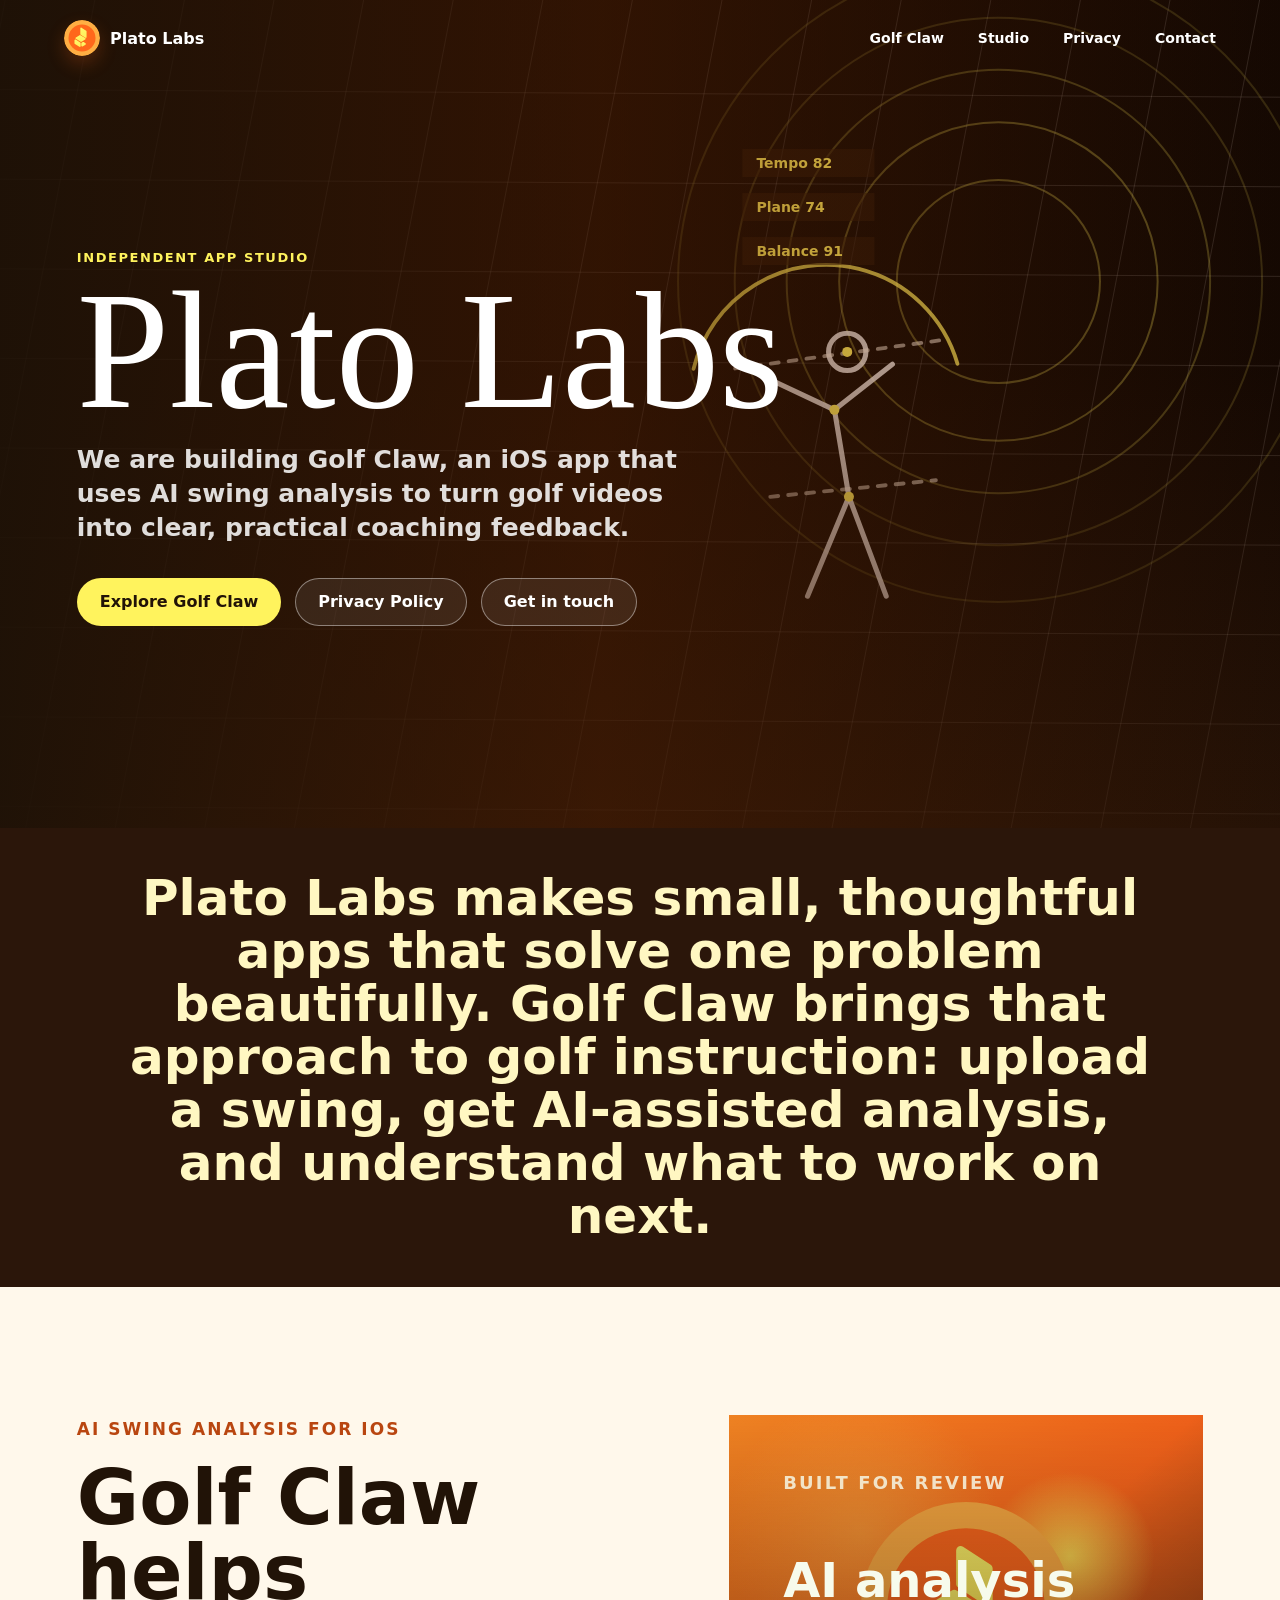
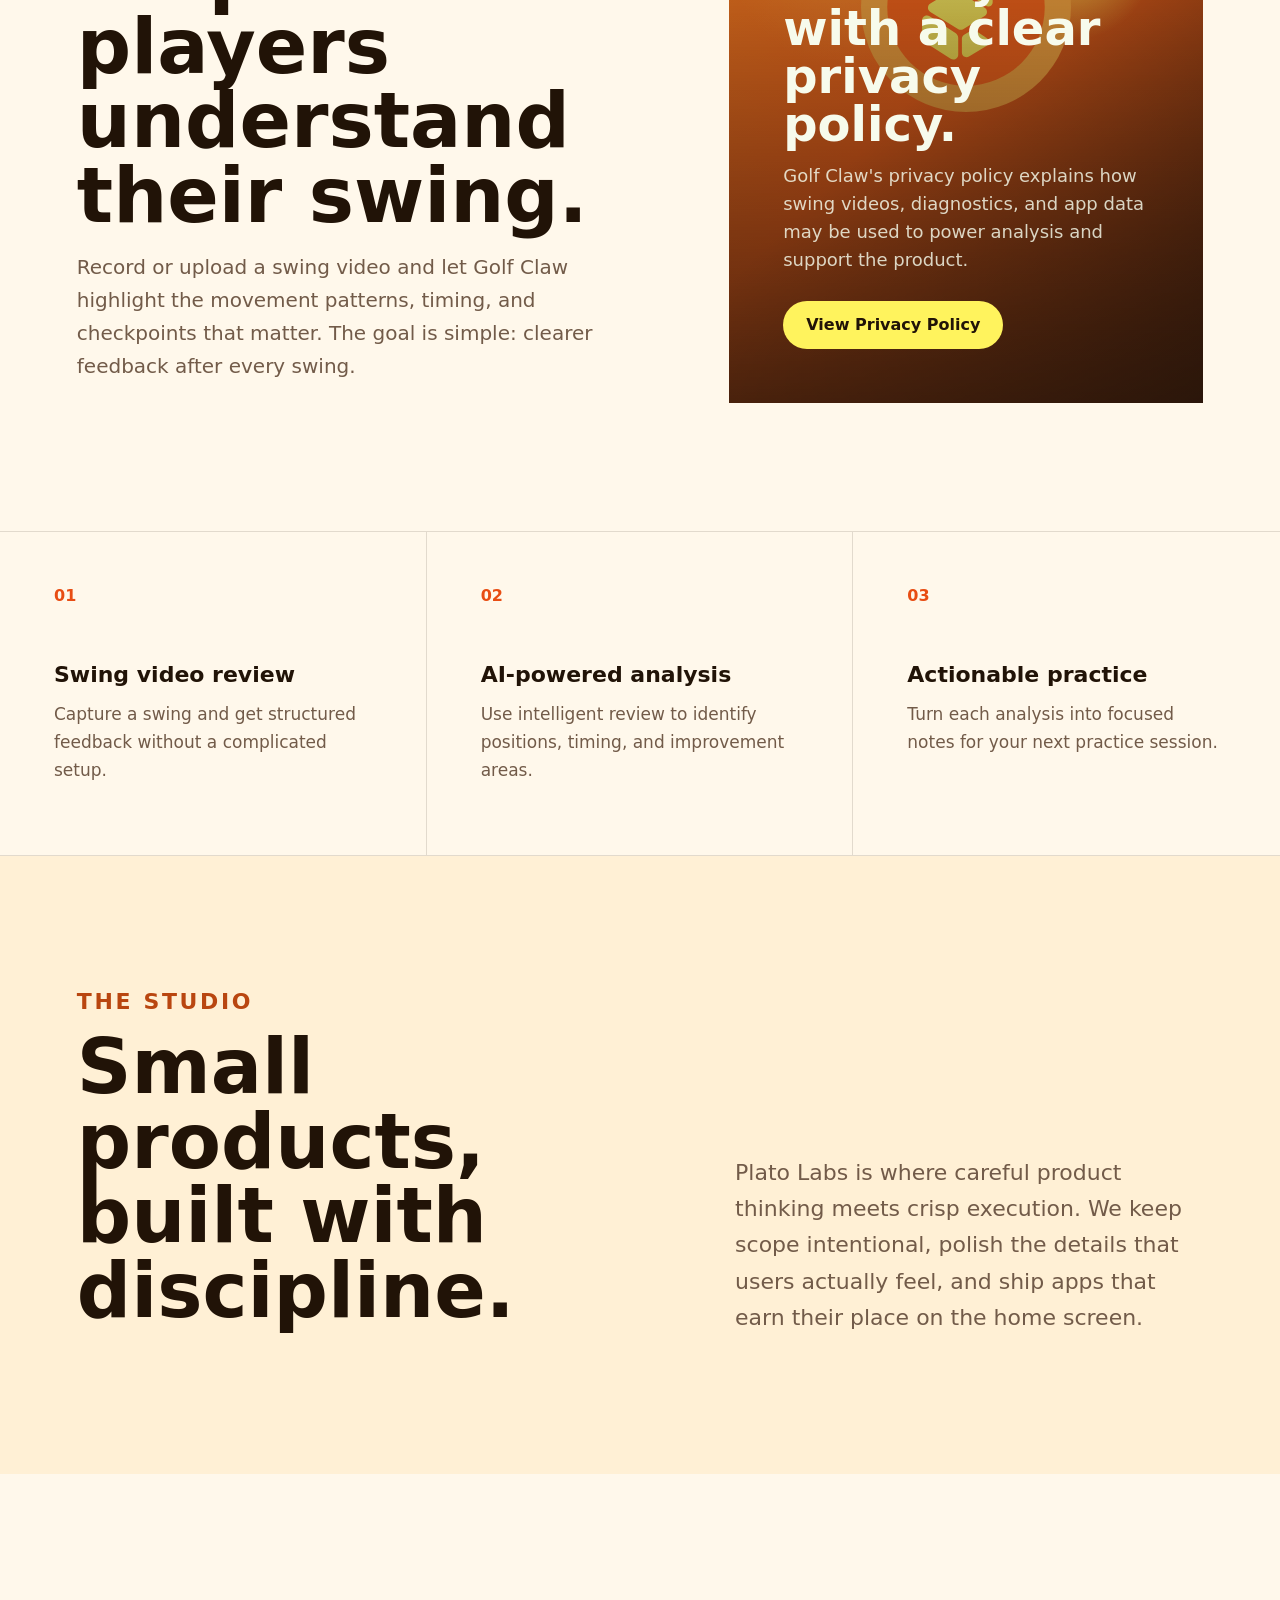
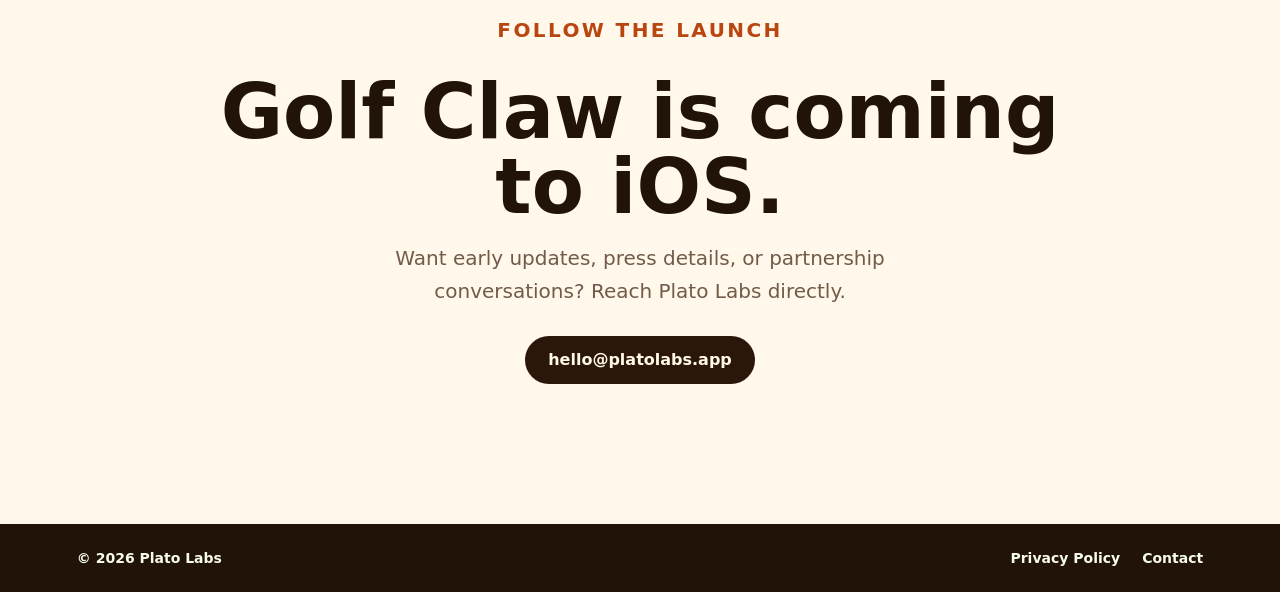
==== index.html @ 8f821cd4 "Initial commit" ====
<!doctype html>
<html lang="en">
  <head>
    <meta charset="utf-8" />
    <meta name="viewport" content="width=device-width, initial-scale=1" />
    <title>Plato Labs | App Studio Launching Golf Claw</title>
    <meta
      name="description"
      content="Plato Labs is launching Golf Claw, an iOS golf app that uses AI to analyze swing videos and help players improve."
    />
    <link rel="icon" href="logo.svg" type="image/svg+xml" />
    <link rel="stylesheet" href="styles.css" />
  </head>
  <body>
    <header class="site-header" aria-label="Main navigation">
      <a class="brand" href="#top" aria-label="Plato Labs home">
        <img class="brand-mark" src="logo.svg" alt="" />
        <span>Plato Labs</span>
      </a>
      <nav>
        <a href="#golf-claw">Golf Claw</a>
        <a href="#studio">Studio</a>
        <a href="privacy.html">Privacy</a>
        <a href="#contact">Contact</a>
      </nav>
    </header>

    <main id="top">
      <section class="hero" aria-labelledby="hero-title">
        <canvas id="analysisCanvas" aria-hidden="true"></canvas>
        <div class="hero-shade" aria-hidden="true"></div>
        <div class="hero-content">
          <p class="eyebrow">Independent app studio</p>
          <h1 id="hero-title">Plato Labs</h1>
          <p class="hero-copy">
            We are building Golf Claw, an iOS app that uses AI swing analysis
            to turn golf videos into clear, practical coaching feedback.
          </p>
          <div class="hero-actions" aria-label="Primary actions">
            <a class="button primary" href="#golf-claw">Explore Golf Claw</a>
            <a class="button secondary" href="privacy.html">Privacy Policy</a>
            <a class="button secondary" href="mailto:hello@platolabs.app">Get in touch</a>
          </div>
        </div>
      </section>

      <section class="intro-band" aria-label="Company summary">
        <p>
          Plato Labs makes small, thoughtful apps that solve one problem beautifully.
          Golf Claw brings that approach to golf instruction: upload a swing,
          get AI-assisted analysis, and understand what to work on next.
        </p>
      </section>

      <section class="product-section" id="golf-claw">
        <div class="section-copy">
          <p class="eyebrow dark">AI swing analysis for iOS</p>
          <h2>Golf Claw helps players understand their swing.</h2>
          <p>
            Record or upload a swing video and let Golf Claw highlight the
            movement patterns, timing, and checkpoints that matter. The goal is
            simple: clearer feedback after every swing.
          </p>
        </div>

        <div class="launch-panel" aria-label="Golf Claw privacy and App Store information">
          <p class="panel-kicker">Built for review</p>
          <h3>AI analysis with a clear privacy policy.</h3>
          <p>
            Golf Claw's privacy policy explains how swing videos, diagnostics,
            and app data may be used to power analysis and support the product.
          </p>
          <a class="button panel-button" href="privacy.html">View Privacy Policy</a>
        </div>
      </section>

      <section class="feature-grid" aria-label="Golf Claw features">
        <article>
          <span class="feature-number">01</span>
          <h3>Swing video review</h3>
          <p>Capture a swing and get structured feedback without a complicated setup.</p>
        </article>
        <article>
          <span class="feature-number">02</span>
          <h3>AI-powered analysis</h3>
          <p>Use intelligent review to identify positions, timing, and improvement areas.</p>
        </article>
        <article>
          <span class="feature-number">03</span>
          <h3>Actionable practice</h3>
          <p>Turn each analysis into focused notes for your next practice session.</p>
        </article>
      </section>

      <section class="studio-section" id="studio">
        <div>
          <p class="eyebrow dark">The studio</p>
          <h2>Small products, built with discipline.</h2>
        </div>
        <p>
          Plato Labs is where careful product thinking meets crisp execution.
          We keep scope intentional, polish the details that users actually feel,
          and ship apps that earn their place on the home screen.
        </p>
      </section>

      <section class="contact-section" id="contact">
        <p class="eyebrow dark">Follow the launch</p>
        <h2>Golf Claw is coming to iOS.</h2>
        <p>
          Want early updates, press details, or partnership conversations?
          Reach Plato Labs directly.
        </p>
        <a class="button contact" href="mailto:hello@platolabs.app">hello@platolabs.app</a>
      </section>
    </main>

    <footer>
      <span>© 2026 Plato Labs</span>
      <div class="footer-links">
        <a href="privacy.html">Privacy Policy</a>
        <a href="mailto:hello@platolabs.app">Contact</a>
      </div>
    </footer>

    <script src="script.js"></script>
  </body>
</html>
---- styles.css ----
:root {
  color-scheme: light;
  --ink: #211307;
  --muted: #725b49;
  --paper: #fff8eb;
  --field: #ff671b;
  --field-dark: #2b160a;
  --lime: #fff35d;
  --aqua: #ffae43;
  --clay: #e84d13;
  --line: rgba(33, 19, 7, 0.13);
  --shadow: 0 28px 80px rgba(109, 55, 12, 0.22);
  font-family: Inter, system-ui, -apple-system, BlinkMacSystemFont, "Segoe UI", sans-serif;
}

* {
  box-sizing: border-box;
}

html {
  scroll-behavior: smooth;
}

body {
  margin: 0;
  color: var(--ink);
  background: var(--paper);
}

a {
  color: inherit;
  text-decoration: none;
}

.site-header {
  position: fixed;
  top: 0;
  left: 0;
  right: 0;
  z-index: 20;
  display: flex;
  align-items: center;
  justify-content: space-between;
  gap: 24px;
  padding: 20px clamp(20px, 5vw, 64px);
  color: #ffffff;
  transition: background 180ms ease, color 180ms ease, box-shadow 180ms ease;
}

.site-header.scrolled {
  color: var(--ink);
  background: rgba(255, 248, 235, 0.9);
  box-shadow: 0 1px 0 var(--line);
  backdrop-filter: blur(18px);
}

.brand,
nav {
  display: flex;
  align-items: center;
}

.brand {
  gap: 10px;
  font-weight: 800;
}

.brand-mark {
  width: 36px;
  height: 36px;
  display: block;
  border-radius: 50%;
  box-shadow: 0 8px 18px rgba(255, 103, 27, 0.22);
}

nav {
  gap: clamp(14px, 3vw, 34px);
  font-size: 14px;
  font-weight: 700;
}

.hero {
  position: relative;
  min-height: 92svh;
  display: flex;
  align-items: center;
  padding: 118px clamp(20px, 6vw, 78px) 70px;
  overflow: hidden;
  color: #ffffff;
}

#analysisCanvas,
.hero-shade {
  position: absolute;
  inset: 0;
  width: 100%;
  height: 100%;
}

#analysisCanvas {
  background: #ff671b;
}

.hero-shade {
  background:
    linear-gradient(90deg, rgba(33, 19, 7, 0.9), rgba(96, 38, 5, 0.5) 47%, rgba(255, 103, 27, 0.08)),
    linear-gradient(0deg, rgba(33, 19, 7, 0.58), rgba(33, 19, 7, 0.04) 55%);
}

.hero-content {
  position: relative;
  z-index: 2;
  max-width: 790px;
}

.eyebrow {
  margin: 0 0 18px;
  font-size: 13px;
  font-weight: 800;
  letter-spacing: 0.12em;
  text-transform: uppercase;
  color: var(--lime);
}

.eyebrow.dark {
  color: #b94610;
}

h1,
h2,
h3,
p {
  margin-top: 0;
}

h1 {
  margin-bottom: 24px;
  font-family: "Instrument Serif", Georgia, serif;
  font-size: clamp(72px, 13vw, 168px);
  font-weight: 400;
  line-height: 0.82;
  letter-spacing: 0;
}

h2 {
  margin-bottom: 18px;
  font-size: clamp(36px, 6vw, 76px);
  line-height: 0.98;
  letter-spacing: 0;
}

h3 {
  margin-bottom: 12px;
  font-size: 22px;
  line-height: 1.12;
  letter-spacing: 0;
}

.hero-copy {
  max-width: 650px;
  margin-bottom: 34px;
  font-size: clamp(18px, 2vw, 25px);
  font-weight: 600;
  line-height: 1.35;
  color: rgba(255, 255, 255, 0.86);
}

.hero-actions {
  display: flex;
  align-items: center;
}

.hero-actions {
  gap: 14px;
  flex-wrap: wrap;
}

.button {
  display: inline-flex;
  min-height: 48px;
  align-items: center;
  justify-content: center;
  border-radius: 999px;
  padding: 0 22px;
  font-weight: 800;
  line-height: 1;
  border: 1px solid transparent;
  transition: transform 160ms ease, background 160ms ease, color 160ms ease;
}

.button:hover {
  transform: translateY(-2px);
}

.button.primary {
  color: #211307;
  background: var(--lime);
}

.button.secondary {
  color: #ffffff;
  border-color: rgba(255, 255, 255, 0.42);
  background: rgba(255, 255, 255, 0.08);
}

.intro-band {
  display: grid;
  min-height: 23svh;
  place-items: center;
  padding: 44px clamp(20px, 8vw, 120px);
  background: #2b160a;
  color: #fff7c2;
}

.intro-band p {
  max-width: 1020px;
  margin: 0;
  font-size: clamp(24px, 4vw, 50px);
  font-weight: 700;
  line-height: 1.06;
  text-align: center;
}

.product-section {
  display: grid;
  grid-template-columns: minmax(0, 0.95fr) minmax(320px, 0.8fr);
  gap: clamp(34px, 7vw, 96px);
  align-items: center;
  padding: clamp(70px, 10vw, 132px) clamp(20px, 6vw, 78px);
}

.section-copy p,
.studio-section p,
.contact-section p,
.feature-grid p {
  color: var(--muted);
  font-size: 17px;
  line-height: 1.65;
}

.section-copy > p:last-child {
  max-width: 620px;
  font-size: 20px;
}

.launch-panel {
  align-self: stretch;
  display: flex;
  flex-direction: column;
  justify-content: flex-end;
  min-height: 520px;
  padding: clamp(28px, 5vw, 54px);
  color: #f7fbec;
  background:
    linear-gradient(180deg, rgba(43, 22, 10, 0.08), rgba(43, 22, 10, 0.82)),
    url("logo.svg") center 23% / min(210px, 46%) no-repeat,
    radial-gradient(circle at 72% 24%, rgba(255, 243, 93, 0.82), transparent 15%),
    radial-gradient(circle at 28% 20%, rgba(255, 174, 67, 0.58), transparent 24%),
    linear-gradient(135deg, #ff8b24, #ff671b 44%, #2b160a 100%);
}

.launch-panel h3 {
  max-width: 420px;
  margin-bottom: 14px;
  font-size: clamp(30px, 4vw, 48px);
  line-height: 1;
}

.launch-panel p {
  max-width: 470px;
  color: rgba(247, 251, 236, 0.82);
  font-size: 18px;
  line-height: 1.55;
}

.panel-kicker {
  margin-bottom: auto;
  color: var(--lime);
  font-size: 13px;
  font-weight: 800;
  letter-spacing: 0.12em;
  text-transform: uppercase;
}

.panel-button {
  width: fit-content;
  margin-top: 10px;
  color: #211307;
  background: var(--lime);
}

.feature-grid {
  display: grid;
  grid-template-columns: repeat(3, minmax(0, 1fr));
  border-top: 1px solid var(--line);
  border-bottom: 1px solid var(--line);
}

.feature-grid article {
  min-height: 280px;
  padding: clamp(28px, 5vw, 54px);
  border-right: 1px solid var(--line);
}

.feature-grid article:last-child {
  border-right: 0;
}

.feature-number {
  display: block;
  margin-bottom: 58px;
  color: var(--clay);
  font-weight: 800;
}

.studio-section {
  display: grid;
  grid-template-columns: minmax(0, 0.95fr) minmax(280px, 0.8fr);
  gap: clamp(28px, 8vw, 110px);
  padding: clamp(70px, 10vw, 130px) clamp(20px, 6vw, 78px);
  background: #fff0d5;
}

.studio-section p {
  align-self: end;
  margin-bottom: 10px;
  font-size: 22px;
}

.contact-section {
  display: grid;
  justify-items: center;
  padding: clamp(70px, 11vw, 140px) clamp(20px, 6vw, 78px);
  text-align: center;
}

.contact-section h2 {
  max-width: 920px;
}

.contact-section p {
  max-width: 620px;
  margin-bottom: 28px;
  font-size: 20px;
}

.button.contact {
  color: #fff8eb;
  background: var(--field-dark);
}

footer {
  display: flex;
  justify-content: space-between;
  gap: 16px;
  padding: 26px clamp(20px, 6vw, 78px);
  color: #f7fbec;
  background: #211307;
  font-size: 14px;
  font-weight: 700;
}

.footer-links {
  display: flex;
  gap: 22px;
  flex-wrap: wrap;
}

.policy-page {
  background: #fff8eb;
}

.policy-header {
  display: flex;
  align-items: center;
  justify-content: space-between;
  gap: 24px;
  padding: 20px clamp(20px, 5vw, 64px);
  color: var(--ink);
  background: rgba(255, 248, 235, 0.92);
  border-bottom: 1px solid var(--line);
}

.policy-main {
  padding: clamp(40px, 6vw, 82px) clamp(20px, 6vw, 78px) clamp(70px, 10vw, 132px);
}

.policy-hero {
  max-width: 980px;
  margin-bottom: 54px;
}

.policy-hero h1 {
  margin-bottom: 18px;
  color: var(--ink);
  font-size: clamp(58px, 9vw, 126px);
}

.policy-hero p {
  color: var(--muted);
  font-size: 18px;
  font-weight: 700;
}

.policy-content {
  display: grid;
  gap: 1px;
  overflow: hidden;
  border: 1px solid var(--line);
  background: var(--line);
}

.policy-content section {
  display: grid;
  grid-template-columns: minmax(180px, 0.34fr) minmax(0, 1fr);
  gap: clamp(18px, 5vw, 72px);
  padding: clamp(24px, 4vw, 44px);
  background: #fff8eb;
}

.policy-content h2 {
  margin: 0;
  font-size: clamp(24px, 3vw, 36px);
  line-height: 1.06;
}

.policy-content p {
  margin-bottom: 14px;
  color: var(--muted);
  font-size: 17px;
  line-height: 1.7;
}

.policy-content p:last-child {
  margin-bottom: 0;
}

.policy-content a {
  color: #b94610;
  font-weight: 800;
  text-decoration: underline;
  text-decoration-thickness: 1px;
  text-underline-offset: 3px;
}

@media (max-width: 880px) {
  .site-header {
    padding-block: 16px;
  }

  nav {
    display: none;
  }

  .hero {
    min-height: 88svh;
    align-items: end;
    padding-bottom: 58px;
  }

  .hero-shade {
    background:
      linear-gradient(0deg, rgba(33, 19, 7, 0.9), rgba(33, 19, 7, 0.22) 74%),
      linear-gradient(90deg, rgba(33, 19, 7, 0.66), rgba(255, 103, 27, 0.18));
  }

  .product-section,
  .studio-section,
  .feature-grid {
    grid-template-columns: 1fr;
  }

  .launch-panel {
    min-height: 420px;
  }

  .feature-grid article {
    min-height: auto;
    border-right: 0;
    border-bottom: 1px solid var(--line);
  }

  .feature-grid article:last-child {
    border-bottom: 0;
  }

  .feature-number {
    margin-bottom: 26px;
  }

  .policy-header nav {
    display: none;
  }

  .policy-content section {
    grid-template-columns: 1fr;
  }
}

@media (max-width: 520px) {
  .hero-actions {
    align-items: stretch;
    flex-direction: column;
  }

  .button {
    width: 100%;
  }

  .intro-band p {
    text-align: left;
  }

  footer {
    flex-direction: column;
  }

  .footer-links {
    flex-direction: column;
    gap: 12px;
  }
}
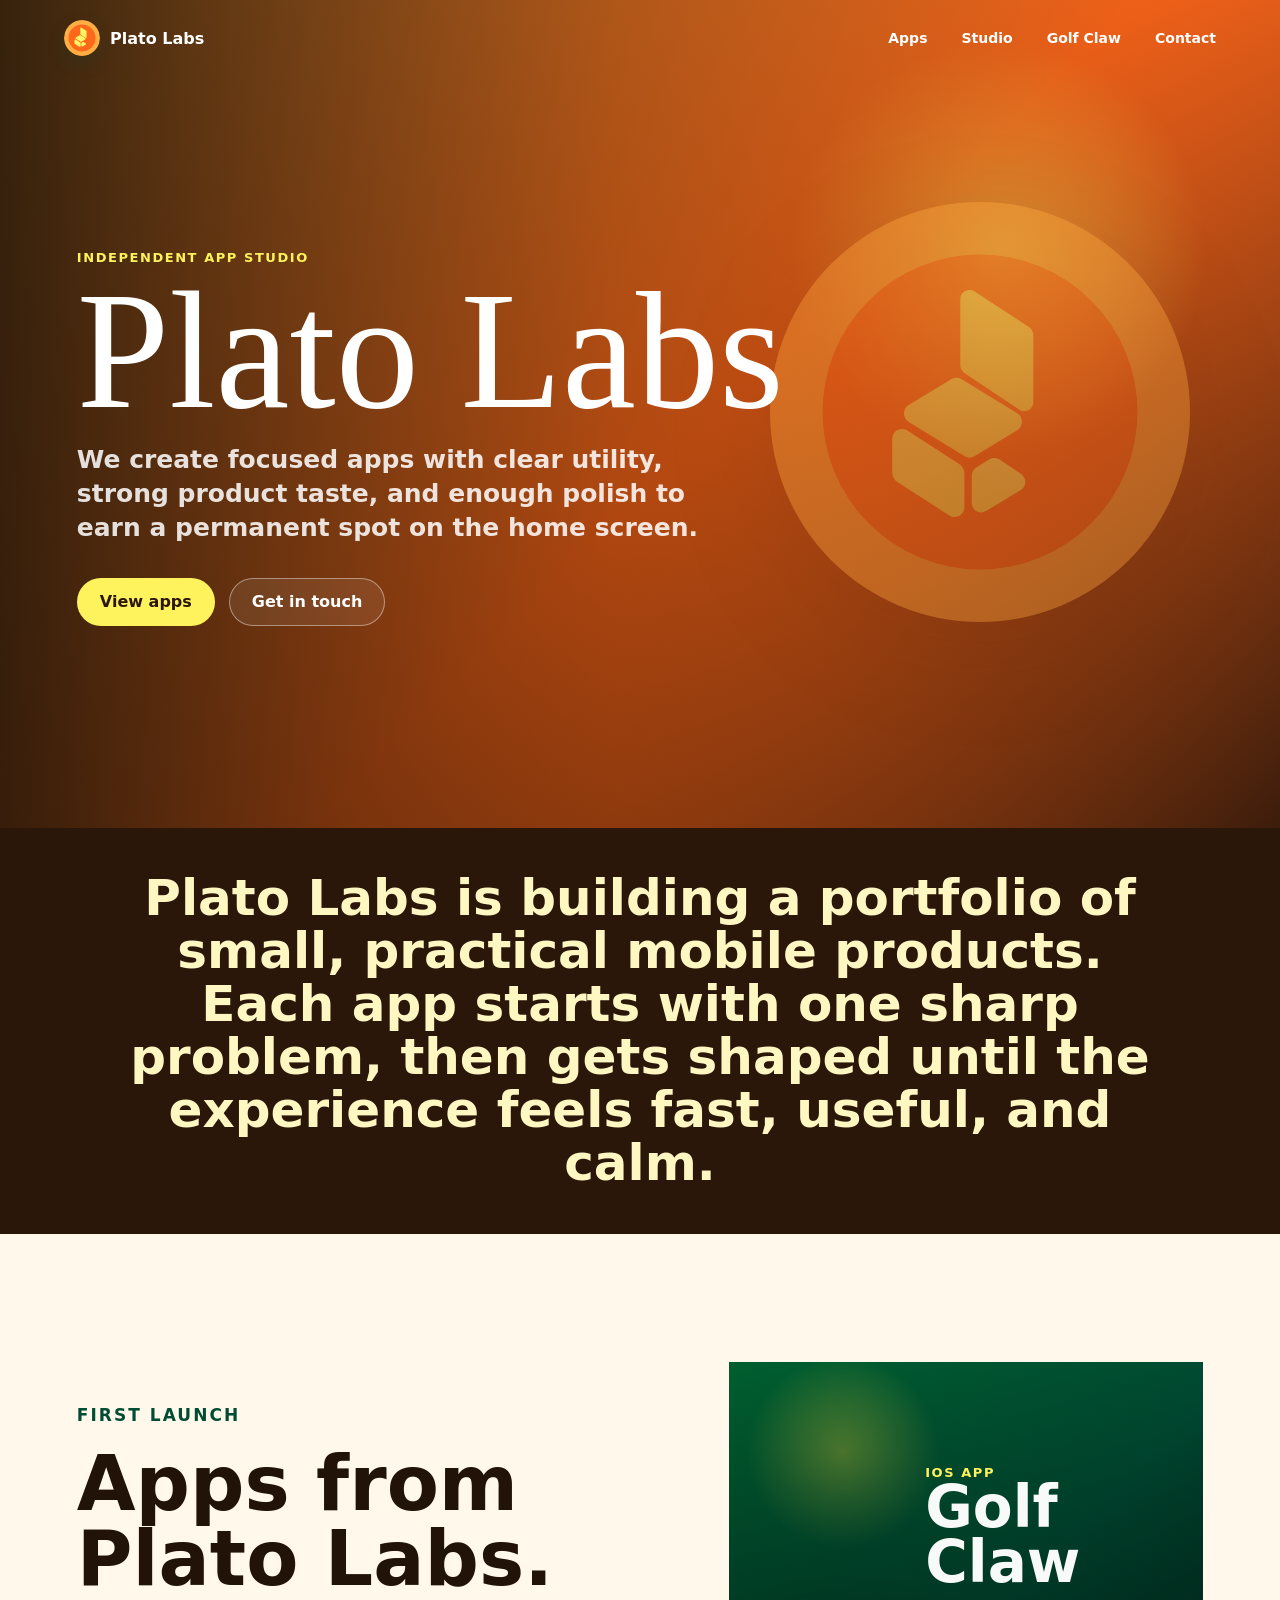
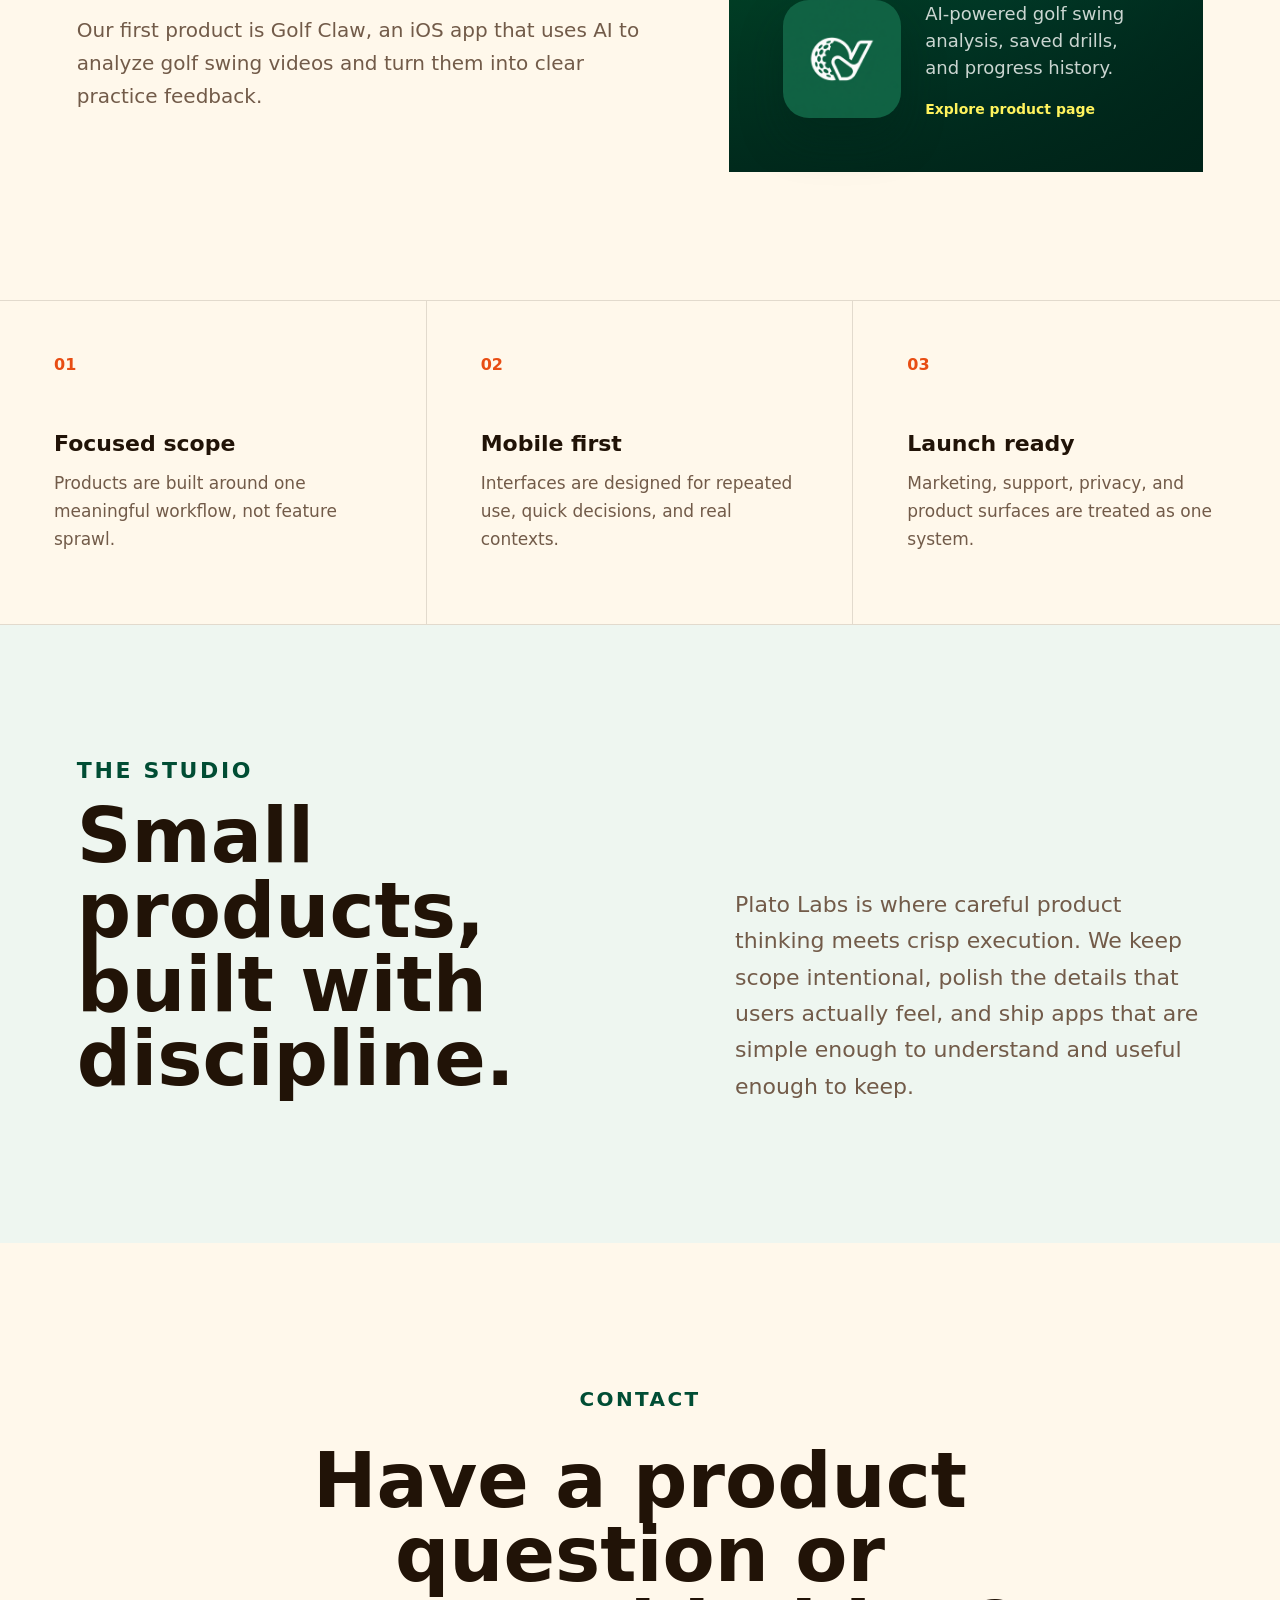
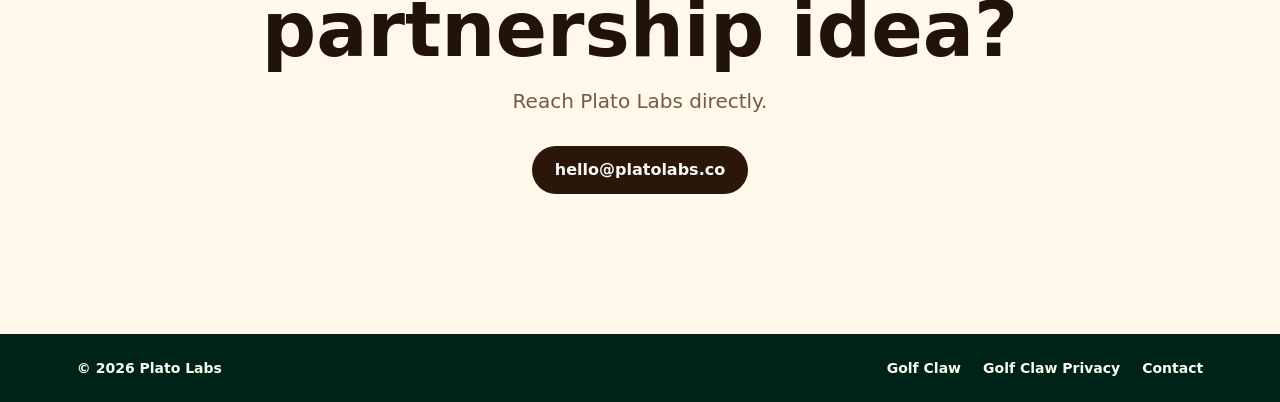
==== commit b64f333b: "Restructure site with GolfClaw app page and updated styling - Add golfclaw/ and privacy/ subdirector" ====
--- a/index.html
+++ b/index.html
@@ -3,92 +3,91 @@
   <head>
     <meta charset="utf-8" />
     <meta name="viewport" content="width=device-width, initial-scale=1" />
-    <title>Plato Labs | App Studio Launching Golf Claw</title>
+    <title>Plato Labs | Independent App Studio</title>
     <meta
       name="description"
-      content="Plato Labs is launching Golf Claw, an iOS golf app that uses AI to analyze swing videos and help players improve."
+      content="Plato Labs is an independent app studio creating focused mobile products, starting with Golf Claw for iOS."
     />
     <link rel="icon" href="logo.svg" type="image/svg+xml" />
     <link rel="stylesheet" href="styles.css" />
   </head>
-  <body>
+  <body class="plato-page">
     <header class="site-header" aria-label="Main navigation">
-      <a class="brand" href="#top" aria-label="Plato Labs home">
+      <a class="brand" href="./" aria-label="Plato Labs home">
         <img class="brand-mark" src="logo.svg" alt="" />
         <span>Plato Labs</span>
       </a>
       <nav>
-        <a href="#golf-claw">Golf Claw</a>
+        <a href="#apps">Apps</a>
         <a href="#studio">Studio</a>
-        <a href="privacy.html">Privacy</a>
+        <a href="golfclaw/">Golf Claw</a>
         <a href="#contact">Contact</a>
       </nav>
     </header>
 
     <main id="top">
-      <section class="hero" aria-labelledby="hero-title">
-        <canvas id="analysisCanvas" aria-hidden="true"></canvas>
-        <div class="hero-shade" aria-hidden="true"></div>
+      <section class="hero plato-hero" aria-labelledby="hero-title">
+        <div class="plato-hero-art" aria-hidden="true">
+          <img src="logo.svg" alt="" />
+        </div>
         <div class="hero-content">
           <p class="eyebrow">Independent app studio</p>
           <h1 id="hero-title">Plato Labs</h1>
           <p class="hero-copy">
-            We are building Golf Claw, an iOS app that uses AI swing analysis
-            to turn golf videos into clear, practical coaching feedback.
+            We create focused apps with clear utility, strong product taste,
+            and enough polish to earn a permanent spot on the home screen.
           </p>
           <div class="hero-actions" aria-label="Primary actions">
-            <a class="button primary" href="#golf-claw">Explore Golf Claw</a>
-            <a class="button secondary" href="privacy.html">Privacy Policy</a>
-            <a class="button secondary" href="mailto:hello@platolabs.app">Get in touch</a>
+            <a class="button primary" href="#apps">View apps</a>
+            <a class="button secondary" href="mailto:hello@platolabs.co">Get in touch</a>
           </div>
         </div>
       </section>
 
-      <section class="intro-band" aria-label="Company summary">
+      <section class="intro-band plato-band" aria-label="Company summary">
         <p>
-          Plato Labs makes small, thoughtful apps that solve one problem beautifully.
-          Golf Claw brings that approach to golf instruction: upload a swing,
-          get AI-assisted analysis, and understand what to work on next.
+          Plato Labs is building a portfolio of small, practical mobile products.
+          Each app starts with one sharp problem, then gets shaped until the
+          experience feels fast, useful, and calm.
         </p>
       </section>
 
-      <section class="product-section" id="golf-claw">
+      <section class="apps-section" id="apps">
         <div class="section-copy">
-          <p class="eyebrow dark">AI swing analysis for iOS</p>
-          <h2>Golf Claw helps players understand their swing.</h2>
+          <p class="eyebrow dark">First launch</p>
+          <h2>Apps from Plato Labs.</h2>
           <p>
-            Record or upload a swing video and let Golf Claw highlight the
-            movement patterns, timing, and checkpoints that matter. The goal is
-            simple: clearer feedback after every swing.
+            Our first product is Golf Claw, an iOS app that uses AI to analyze
+            golf swing videos and turn them into clear practice feedback.
           </p>
         </div>
 
-        <div class="launch-panel" aria-label="Golf Claw privacy and App Store information">
-          <p class="panel-kicker">Built for review</p>
-          <h3>AI analysis with a clear privacy policy.</h3>
-          <p>
-            Golf Claw's privacy policy explains how swing videos, diagnostics,
-            and app data may be used to power analysis and support the product.
-          </p>
-          <a class="button panel-button" href="privacy.html">View Privacy Policy</a>
-        </div>
+        <a class="app-card" href="golfclaw/" aria-label="Open Golf Claw page">
+          <img src="golfclaw-icon.png" alt="" />
+          <div>
+            <p class="panel-kicker">iOS app</p>
+            <h3>Golf Claw</h3>
+            <p>AI-powered golf swing analysis, saved drills, and progress history.</p>
+            <span>Explore product page</span>
+          </div>
+        </a>
       </section>
 
-      <section class="feature-grid" aria-label="Golf Claw features">
+      <section class="feature-grid" aria-label="Plato Labs principles">
         <article>
           <span class="feature-number">01</span>
-          <h3>Swing video review</h3>
-          <p>Capture a swing and get structured feedback without a complicated setup.</p>
+          <h3>Focused scope</h3>
+          <p>Products are built around one meaningful workflow, not feature sprawl.</p>
         </article>
         <article>
           <span class="feature-number">02</span>
-          <h3>AI-powered analysis</h3>
-          <p>Use intelligent review to identify positions, timing, and improvement areas.</p>
+          <h3>Mobile first</h3>
+          <p>Interfaces are designed for repeated use, quick decisions, and real contexts.</p>
         </article>
         <article>
           <span class="feature-number">03</span>
-          <h3>Actionable practice</h3>
-          <p>Turn each analysis into focused notes for your next practice session.</p>
+          <h3>Launch ready</h3>
+          <p>Marketing, support, privacy, and product surfaces are treated as one system.</p>
         </article>
       </section>
 
@@ -100,26 +99,24 @@
         <p>
           Plato Labs is where careful product thinking meets crisp execution.
           We keep scope intentional, polish the details that users actually feel,
-          and ship apps that earn their place on the home screen.
+          and ship apps that are simple enough to understand and useful enough to keep.
         </p>
       </section>
 
       <section class="contact-section" id="contact">
-        <p class="eyebrow dark">Follow the launch</p>
-        <h2>Golf Claw is coming to iOS.</h2>
-        <p>
-          Want early updates, press details, or partnership conversations?
-          Reach Plato Labs directly.
-        </p>
-        <a class="button contact" href="mailto:hello@platolabs.app">hello@platolabs.app</a>
+        <p class="eyebrow dark">Contact</p>
+        <h2>Have a product question or partnership idea?</h2>
+        <p>Reach Plato Labs directly.</p>
+        <a class="button contact" href="mailto:hello@platolabs.co">hello@platolabs.co</a>
       </section>
     </main>
 
     <footer>
       <span>© 2026 Plato Labs</span>
       <div class="footer-links">
-        <a href="privacy.html">Privacy Policy</a>
-        <a href="mailto:hello@platolabs.app">Contact</a>
+        <a href="golfclaw/">Golf Claw</a>
+        <a href="privacy/">Golf Claw Privacy</a>
+        <a href="mailto:hello@platolabs.co">Contact</a>
       </div>
     </footer>
 
--- a/styles.css
+++ b/styles.css
@@ -1,5 +1,33 @@
 :root {
   color-scheme: light;
+  --ink: #181c1b;
+  --muted: #5b665f;
+  --paper: #f7faf8;
+  --field: #004d34;
+  --field-dark: #003724;
+  --lime: #84d89b;
+  --aqua: #e7d535;
+  --clay: #ba1a1a;
+  --line: rgba(0, 77, 52, 0.16);
+  --shadow: 0 28px 80px rgba(0, 77, 52, 0.2);
+  font-family: Inter, system-ui, -apple-system, BlinkMacSystemFont, "Segoe UI", sans-serif;
+}
+
+* {
+  box-sizing: border-box;
+}
+
+html {
+  scroll-behavior: smooth;
+}
+
+body {
+  margin: 0;
+  color: var(--ink);
+  background: var(--paper);
+}
+
+body.plato-page {
   --ink: #211307;
   --muted: #725b49;
   --paper: #fff8eb;
@@ -10,21 +38,6 @@
   --clay: #e84d13;
   --line: rgba(33, 19, 7, 0.13);
   --shadow: 0 28px 80px rgba(109, 55, 12, 0.22);
-  font-family: Inter, system-ui, -apple-system, BlinkMacSystemFont, "Segoe UI", sans-serif;
-}
-
-* {
-  box-sizing: border-box;
-}
-
-html {
-  scroll-behavior: smooth;
-}
-
-body {
-  margin: 0;
-  color: var(--ink);
-  background: var(--paper);
 }
 
 a {
@@ -49,7 +62,7 @@
 
 .site-header.scrolled {
   color: var(--ink);
-  background: rgba(255, 248, 235, 0.9);
+  background: rgba(247, 250, 248, 0.9);
   box-shadow: 0 1px 0 var(--line);
   backdrop-filter: blur(18px);
 }
@@ -70,7 +83,7 @@
   height: 36px;
   display: block;
   border-radius: 50%;
-  box-shadow: 0 8px 18px rgba(255, 103, 27, 0.22);
+  box-shadow: 0 8px 18px rgba(0, 77, 52, 0.2);
 }
 
 nav {
@@ -87,6 +100,27 @@
   padding: 118px clamp(20px, 6vw, 78px) 70px;
   overflow: hidden;
   color: #ffffff;
+}
+
+.plato-hero {
+  background:
+    linear-gradient(90deg, rgba(33, 19, 7, 0.9), rgba(96, 38, 5, 0.5) 48%, rgba(255, 103, 27, 0.08)),
+    radial-gradient(circle at 78% 30%, rgba(255, 243, 93, 0.5), transparent 18%),
+    linear-gradient(135deg, #ffae43 0%, #ff671b 54%, #2b160a 100%);
+}
+
+.plato-hero-art {
+  position: absolute;
+  right: clamp(12px, 7vw, 110px);
+  top: 50%;
+  width: min(420px, 42vw);
+  opacity: 0.34;
+  transform: translateY(-50%);
+}
+
+.plato-hero-art img {
+  width: 100%;
+  filter: drop-shadow(0 28px 60px rgba(33, 19, 7, 0.28));
 }
 
 #analysisCanvas,
@@ -98,13 +132,13 @@
 }
 
 #analysisCanvas {
-  background: #ff671b;
+  background: #004d34;
 }
 
 .hero-shade {
   background:
-    linear-gradient(90deg, rgba(33, 19, 7, 0.9), rgba(96, 38, 5, 0.5) 47%, rgba(255, 103, 27, 0.08)),
-    linear-gradient(0deg, rgba(33, 19, 7, 0.58), rgba(33, 19, 7, 0.04) 55%);
+    linear-gradient(90deg, rgba(0, 35, 24, 0.9), rgba(0, 77, 52, 0.52) 47%, rgba(231, 213, 53, 0.08)),
+    linear-gradient(0deg, rgba(0, 35, 24, 0.58), rgba(0, 35, 24, 0.04) 55%);
 }
 
 .hero-content {
@@ -123,7 +157,7 @@
 }
 
 .eyebrow.dark {
-  color: #b94610;
+  color: #004d34;
 }
 
 h1,
@@ -193,7 +227,7 @@
 }
 
 .button.primary {
-  color: #211307;
+  color: var(--field-dark);
   background: var(--lime);
 }
 
@@ -208,6 +242,11 @@
   min-height: 23svh;
   place-items: center;
   padding: 44px clamp(20px, 8vw, 120px);
+  background: #004d34;
+  color: #f7faf8;
+}
+
+.plato-band {
   background: #2b160a;
   color: #fff7c2;
 }
@@ -221,12 +260,53 @@
   text-align: center;
 }
 
-.product-section {
+.product-section,
+.apps-section {
   display: grid;
   grid-template-columns: minmax(0, 0.95fr) minmax(320px, 0.8fr);
   gap: clamp(34px, 7vw, 96px);
   align-items: center;
   padding: clamp(70px, 10vw, 132px) clamp(20px, 6vw, 78px);
+}
+
+.app-card {
+  display: grid;
+  grid-template-columns: 118px 1fr;
+  gap: 24px;
+  align-items: end;
+  min-height: 410px;
+  padding: clamp(28px, 5vw, 54px);
+  color: #f7faf8;
+  background:
+    linear-gradient(180deg, rgba(0, 35, 24, 0.08), rgba(0, 35, 24, 0.86)),
+    radial-gradient(circle at 24% 22%, rgba(231, 213, 53, 0.42), transparent 20%),
+    linear-gradient(135deg, #006430, #004d34 58%, #002318);
+}
+
+.app-card img {
+  width: 118px;
+  height: 118px;
+  border-radius: 26px;
+  box-shadow: 0 22px 42px rgba(0, 35, 24, 0.34);
+}
+
+.app-card h3 {
+  margin-bottom: 10px;
+  font-size: clamp(34px, 5vw, 58px);
+  line-height: 0.95;
+}
+
+.app-card p:not(.panel-kicker) {
+  max-width: 440px;
+  color: rgba(247, 250, 248, 0.82);
+  font-size: 18px;
+  line-height: 1.5;
+}
+
+.app-card span {
+  color: var(--lime);
+  font-size: 14px;
+  font-weight: 900;
 }
 
 .section-copy p,
@@ -243,6 +323,27 @@
   font-size: 20px;
 }
 
+.preview-stack {
+  display: grid;
+  gap: 18px;
+}
+
+.source-shot {
+  display: grid;
+  min-height: 610px;
+  place-items: center;
+  padding: clamp(28px, 4vw, 46px);
+  background:
+    radial-gradient(circle at 20% 0%, rgba(231, 213, 53, 0.28), transparent 24%),
+    linear-gradient(135deg, #e7d535 0%, #004d34 68%);
+}
+
+.source-shot img {
+  width: min(430px, 92%);
+  border-radius: 8px;
+  box-shadow: var(--shadow);
+}
+
 .launch-panel {
   align-self: stretch;
   display: flex;
@@ -252,11 +353,11 @@
   padding: clamp(28px, 5vw, 54px);
   color: #f7fbec;
   background:
-    linear-gradient(180deg, rgba(43, 22, 10, 0.08), rgba(43, 22, 10, 0.82)),
-    url("logo.svg") center 23% / min(210px, 46%) no-repeat,
-    radial-gradient(circle at 72% 24%, rgba(255, 243, 93, 0.82), transparent 15%),
-    radial-gradient(circle at 28% 20%, rgba(255, 174, 67, 0.58), transparent 24%),
-    linear-gradient(135deg, #ff8b24, #ff671b 44%, #2b160a 100%);
+    linear-gradient(180deg, rgba(0, 35, 24, 0.08), rgba(0, 35, 24, 0.82)),
+    url("golfclaw-icon.png") center 23% / min(210px, 46%) no-repeat,
+    radial-gradient(circle at 72% 24%, rgba(231, 213, 53, 0.76), transparent 15%),
+    radial-gradient(circle at 28% 20%, rgba(132, 216, 155, 0.34), transparent 24%),
+    linear-gradient(135deg, #006430, #004d34 48%, #002318 100%);
 }
 
 .launch-panel h3 {
@@ -285,7 +386,7 @@
 .panel-button {
   width: fit-content;
   margin-top: 10px;
-  color: #211307;
+  color: var(--field-dark);
   background: var(--lime);
 }
 
@@ -318,7 +419,7 @@
   grid-template-columns: minmax(0, 0.95fr) minmax(280px, 0.8fr);
   gap: clamp(28px, 8vw, 110px);
   padding: clamp(70px, 10vw, 130px) clamp(20px, 6vw, 78px);
-  background: #fff0d5;
+  background: #eef6f0;
 }
 
 .studio-section p {
@@ -345,7 +446,7 @@
 }
 
 .button.contact {
-  color: #fff8eb;
+  color: #f7faf8;
   background: var(--field-dark);
 }
 
@@ -355,7 +456,7 @@
   gap: 16px;
   padding: 26px clamp(20px, 6vw, 78px);
   color: #f7fbec;
-  background: #211307;
+  background: #002318;
   font-size: 14px;
   font-weight: 700;
 }
@@ -367,7 +468,7 @@
 }
 
 .policy-page {
-  background: #fff8eb;
+  background: #f7faf8;
 }
 
 .policy-header {
@@ -377,7 +478,7 @@
   gap: 24px;
   padding: 20px clamp(20px, 5vw, 64px);
   color: var(--ink);
-  background: rgba(255, 248, 235, 0.92);
+  background: rgba(247, 250, 248, 0.92);
   border-bottom: 1px solid var(--line);
 }
 
@@ -415,7 +516,7 @@
   grid-template-columns: minmax(180px, 0.34fr) minmax(0, 1fr);
   gap: clamp(18px, 5vw, 72px);
   padding: clamp(24px, 4vw, 44px);
-  background: #fff8eb;
+  background: #f7faf8;
 }
 
 .policy-content h2 {
@@ -436,7 +537,7 @@
 }
 
 .policy-content a {
-  color: #b94610;
+  color: #004d34;
   font-weight: 800;
   text-decoration: underline;
   text-decoration-thickness: 1px;
@@ -460,18 +561,34 @@
 
   .hero-shade {
     background:
-      linear-gradient(0deg, rgba(33, 19, 7, 0.9), rgba(33, 19, 7, 0.22) 74%),
-      linear-gradient(90deg, rgba(33, 19, 7, 0.66), rgba(255, 103, 27, 0.18));
+      linear-gradient(0deg, rgba(0, 35, 24, 0.9), rgba(0, 35, 24, 0.22) 74%),
+      linear-gradient(90deg, rgba(0, 35, 24, 0.66), rgba(231, 213, 53, 0.18));
   }
 
   .product-section,
+  .apps-section,
   .studio-section,
   .feature-grid {
     grid-template-columns: 1fr;
   }
 
+  .plato-hero-art {
+    width: min(330px, 74vw);
+    right: -42px;
+    top: 26%;
+    opacity: 0.22;
+  }
+
+  .app-card {
+    grid-template-columns: 1fr;
+  }
+
   .launch-panel {
     min-height: 420px;
+  }
+
+  .source-shot {
+    min-height: 560px;
   }
 
   .feature-grid article {
@@ -511,6 +628,10 @@
     text-align: left;
   }
 
+  .source-shot img {
+    width: min(360px, 94%);
+  }
+
   footer {
     flex-direction: column;
   }
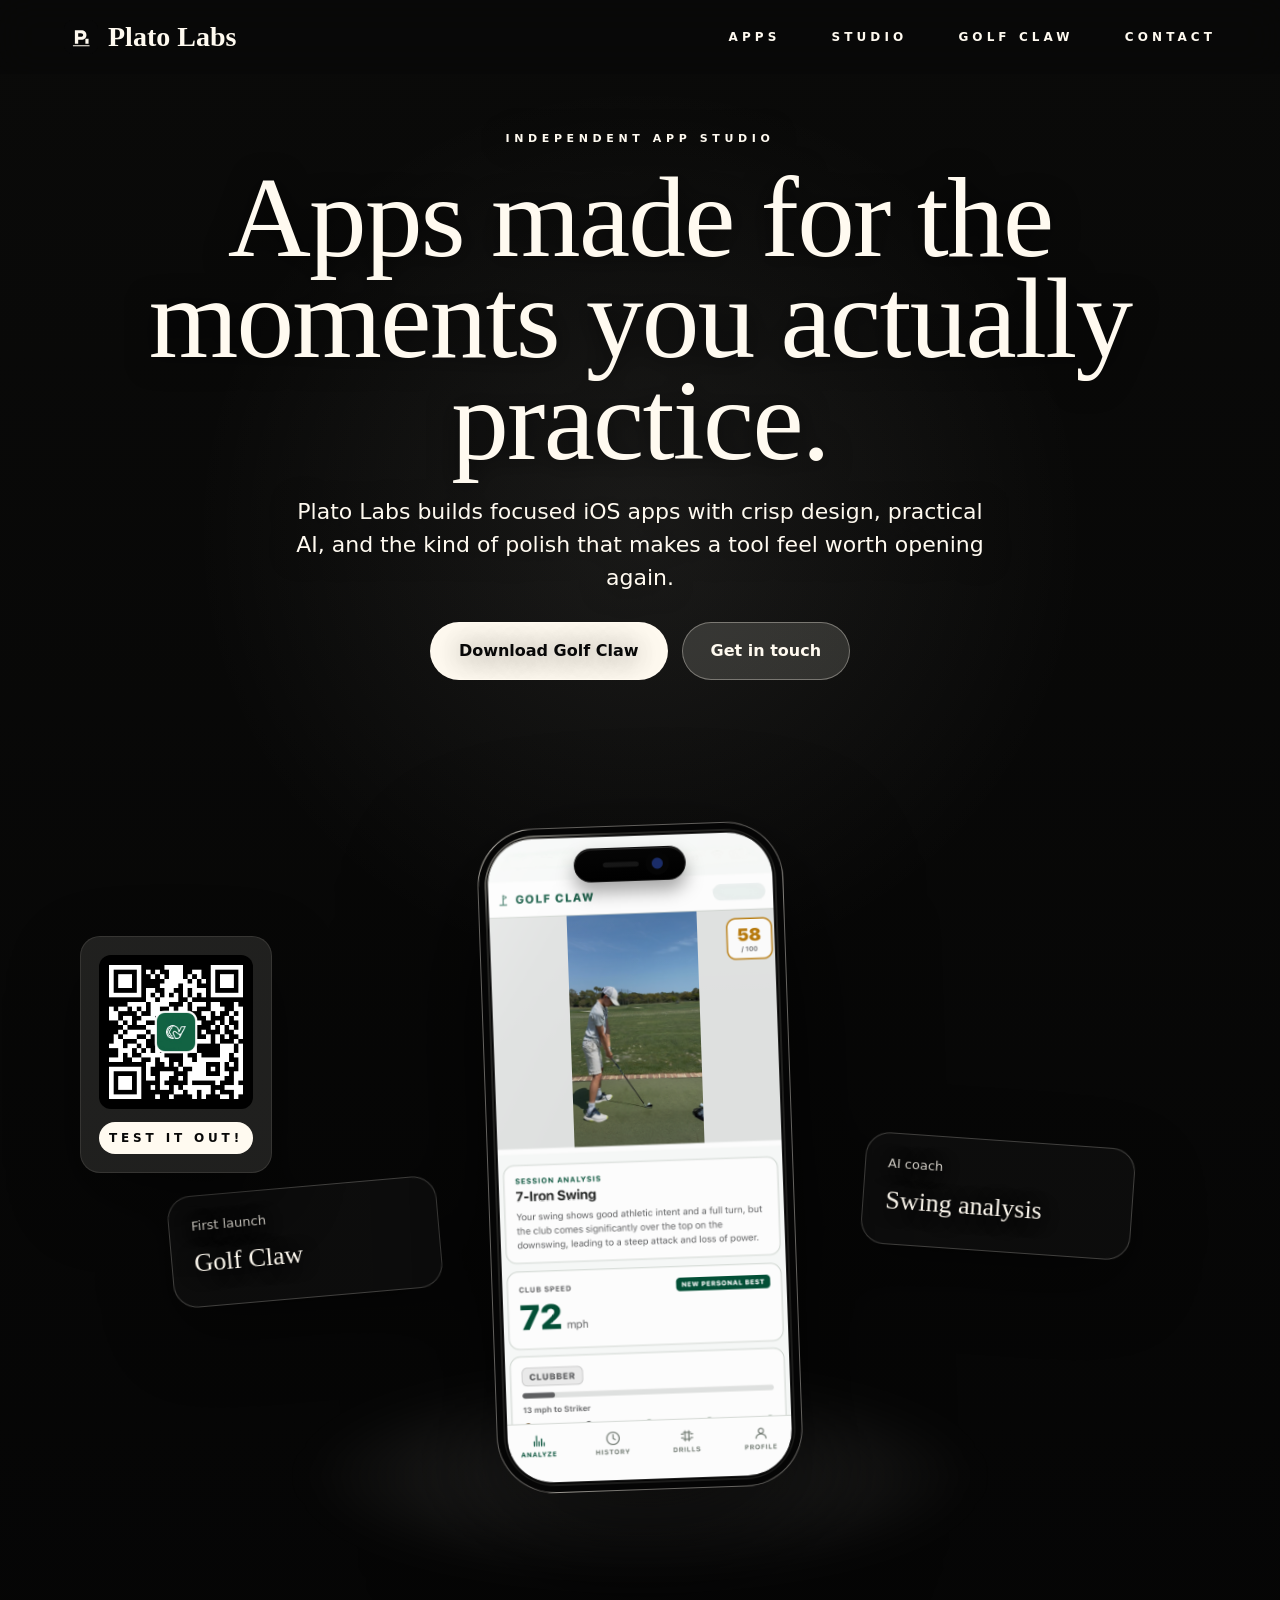
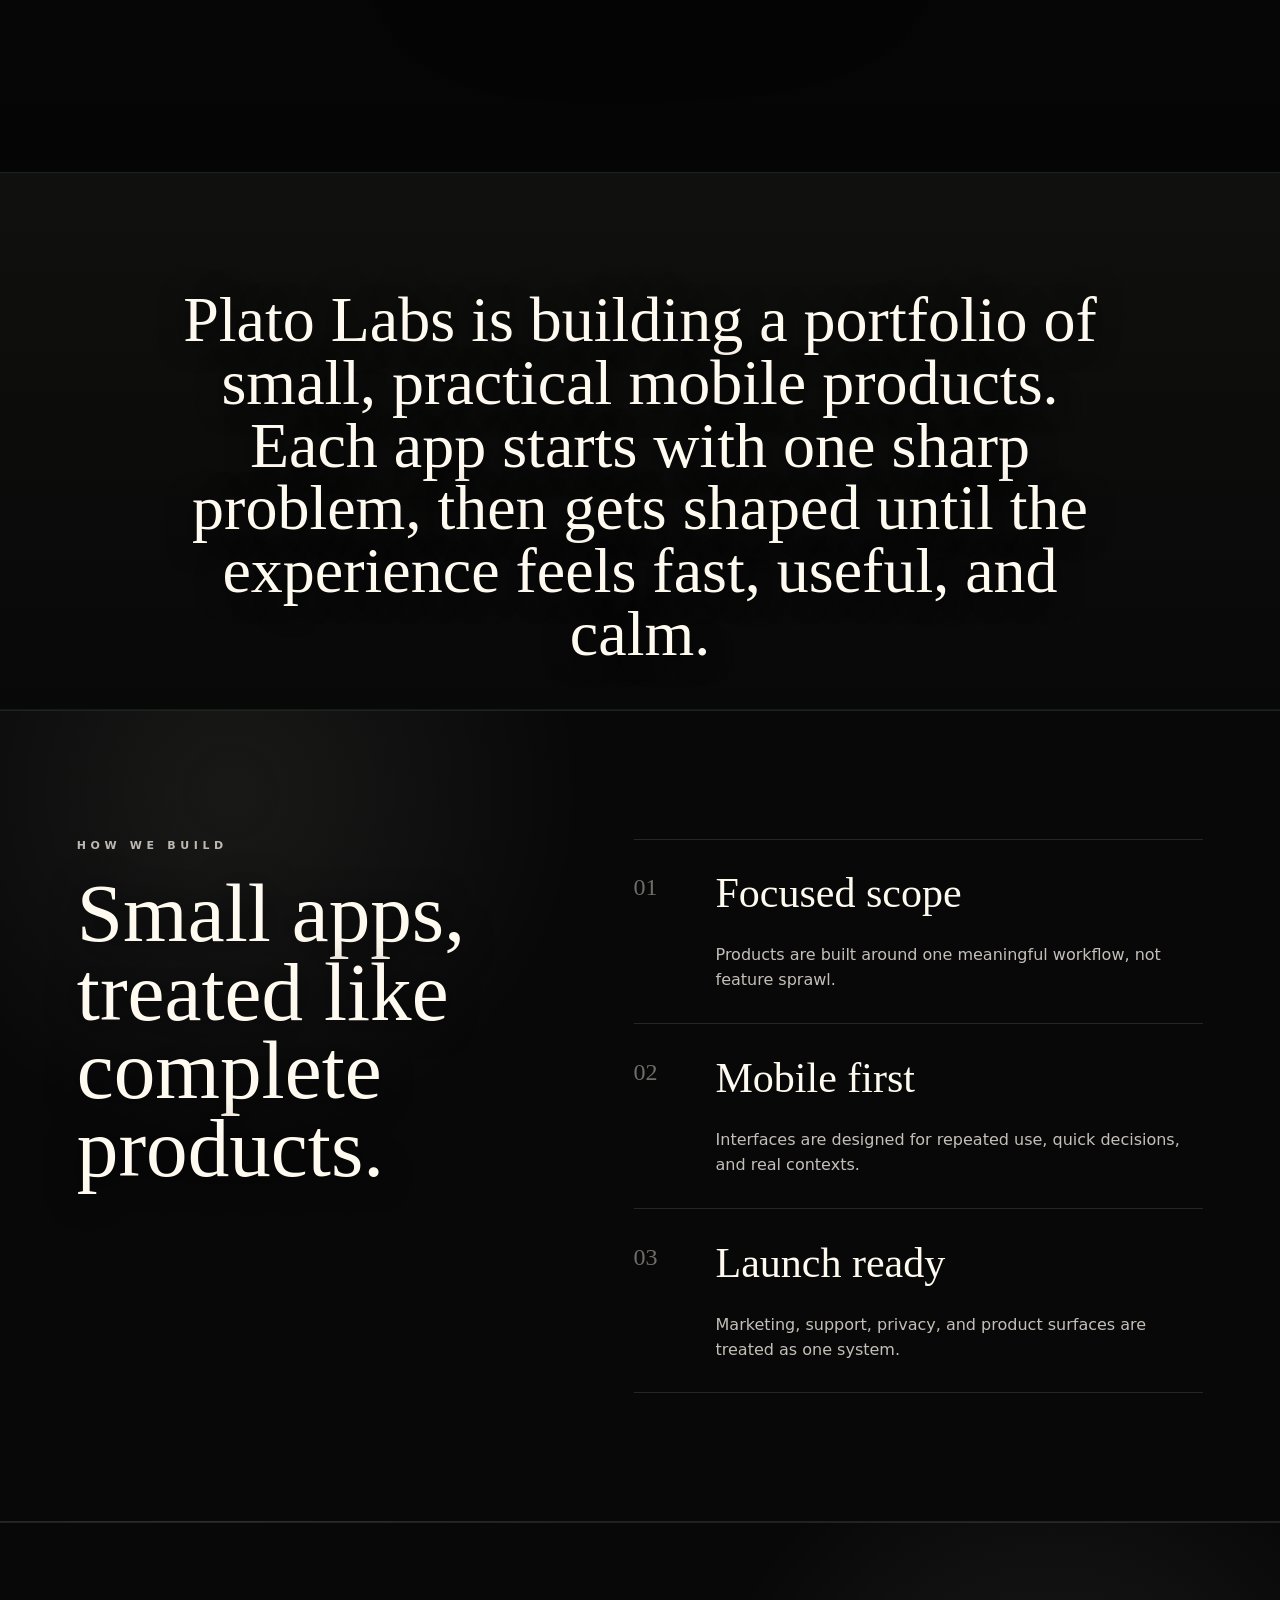
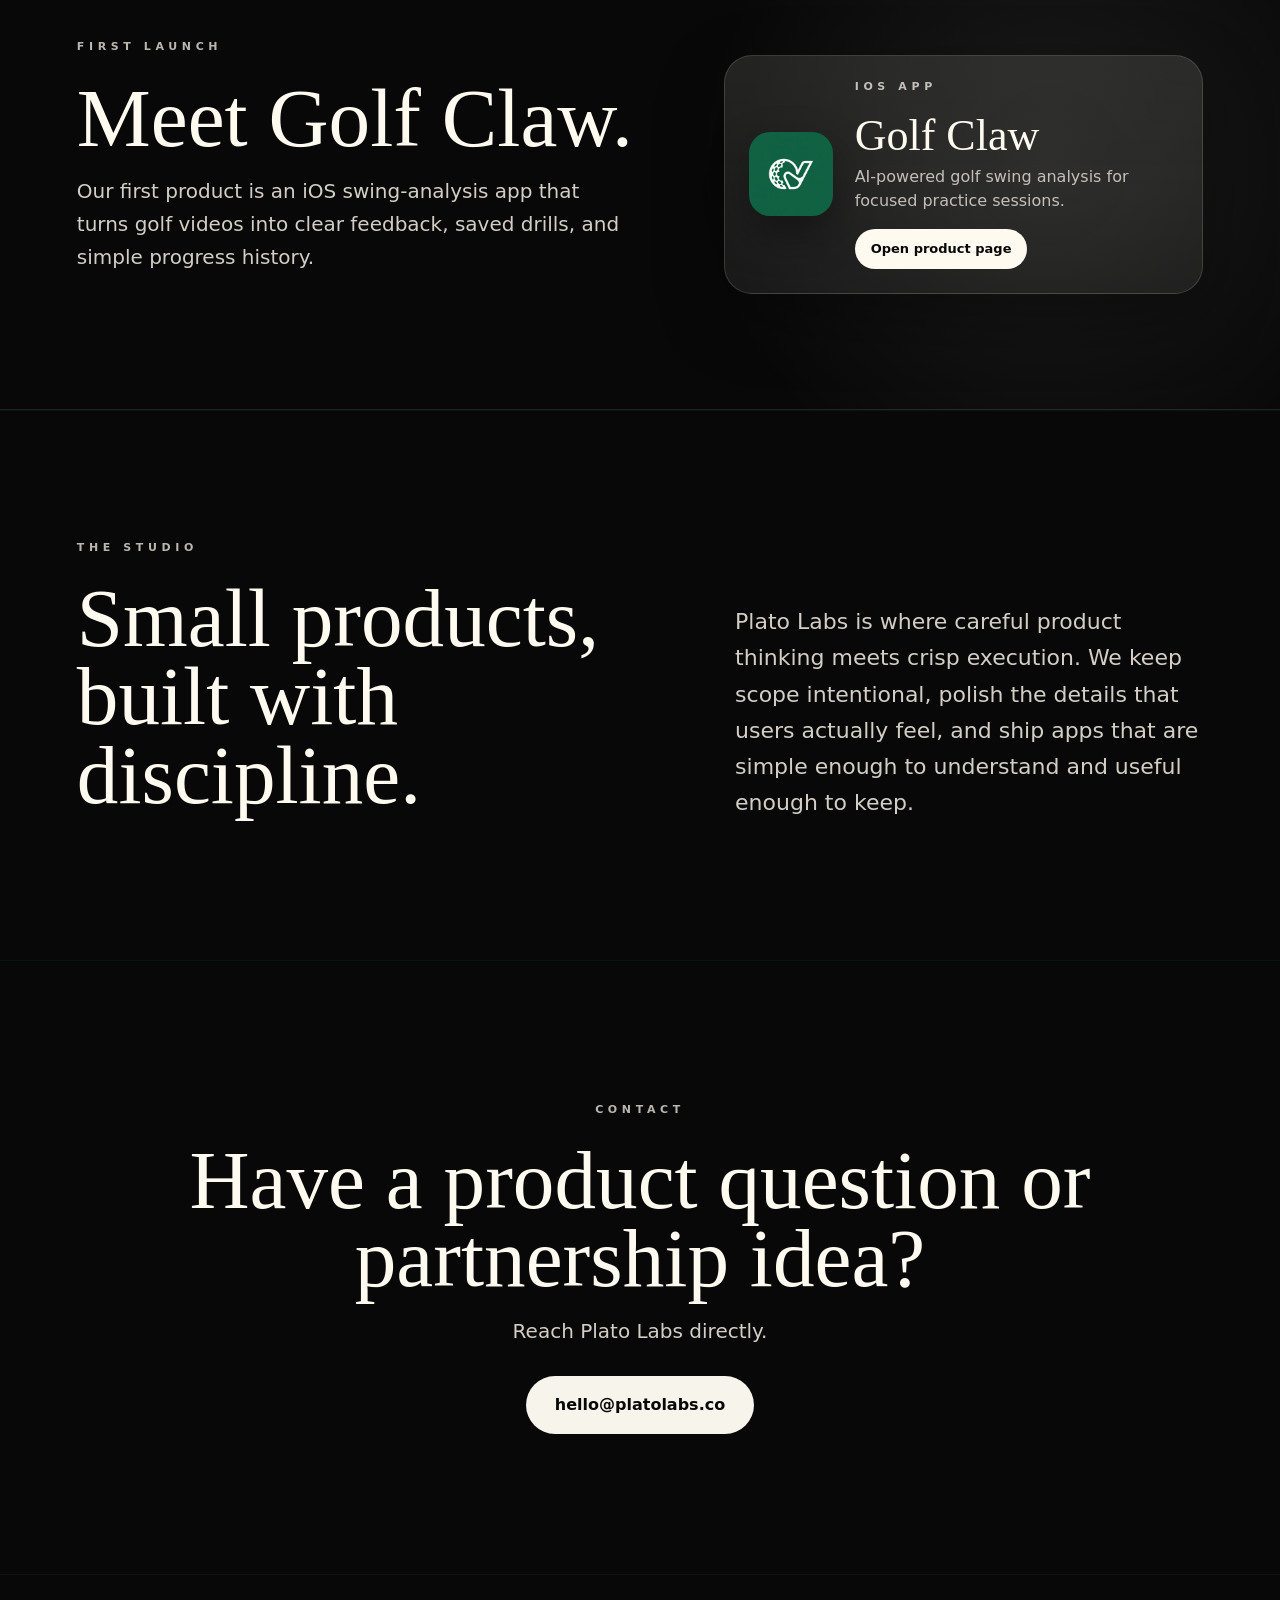
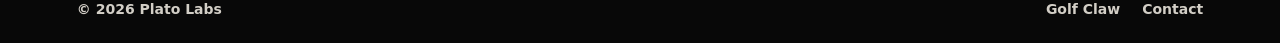
==== commit 4efab4d2: "Update site with GolfClaw content, images, and styling improvements Co-Authored-By: Claude Sonnet 4." ====
--- a/index.html
+++ b/index.html
@@ -27,19 +27,35 @@
 
     <main id="top">
       <section class="hero plato-hero" aria-labelledby="hero-title">
-        <div class="plato-hero-art" aria-hidden="true">
-          <img src="logo.svg" alt="" />
-        </div>
         <div class="hero-content">
           <p class="eyebrow">Independent app studio</p>
-          <h1 id="hero-title">Plato Labs</h1>
+          <h1 id="hero-title">Apps made for the moments you actually practice.</h1>
           <p class="hero-copy">
-            We create focused apps with clear utility, strong product taste,
-            and enough polish to earn a permanent spot on the home screen.
+            Plato Labs builds focused iOS apps with crisp design, practical AI,
+            and the kind of polish that makes a tool feel worth opening again.
           </p>
           <div class="hero-actions" aria-label="Primary actions">
-            <a class="button primary" href="#apps">View apps</a>
+            <a class="button primary" href="https://apps.apple.com/us/app/golf-claw/id6762070407">Download Golf Claw</a>
             <a class="button secondary" href="mailto:hello@platolabs.co">Get in touch</a>
+          </div>
+        </div>
+
+        <div class="plato-hero-stage" aria-hidden="true">
+          <div class="hero-qr-card">
+            <img src="app-store-qr.png" alt="" />
+            <strong>TEST IT OUT!</strong>
+          </div>
+          <div class="phone-frame home-phone">
+            <img src="golfclaw-analyze-app.png" alt="" />
+            <span class="phone-sensor" aria-hidden="true"></span>
+          </div>
+          <div class="film-card film-card-left">
+            <span>First launch</span>
+            <strong>Golf Claw</strong>
+          </div>
+          <div class="film-card film-card-right">
+            <span>AI coach</span>
+            <strong>Swing analysis</strong>
           </div>
         </div>
       </section>
@@ -52,13 +68,37 @@
         </p>
       </section>
 
+      <section class="studio-principles" aria-label="Plato Labs principles">
+        <div class="principles-copy">
+          <p class="eyebrow dark">How we build</p>
+          <h2>Small apps, treated like complete products.</h2>
+        </div>
+        <div class="principles-list">
+          <article>
+            <span class="feature-number">01</span>
+            <h3>Focused scope</h3>
+            <p>Products are built around one meaningful workflow, not feature sprawl.</p>
+          </article>
+          <article>
+            <span class="feature-number">02</span>
+            <h3>Mobile first</h3>
+            <p>Interfaces are designed for repeated use, quick decisions, and real contexts.</p>
+          </article>
+          <article>
+            <span class="feature-number">03</span>
+            <h3>Launch ready</h3>
+            <p>Marketing, support, privacy, and product surfaces are treated as one system.</p>
+          </article>
+        </div>
+      </section>
+
       <section class="apps-section" id="apps">
         <div class="section-copy">
           <p class="eyebrow dark">First launch</p>
-          <h2>Apps from Plato Labs.</h2>
+          <h2>Meet Golf Claw.</h2>
           <p>
-            Our first product is Golf Claw, an iOS app that uses AI to analyze
-            golf swing videos and turn them into clear practice feedback.
+            Our first product is an iOS swing-analysis app that turns golf
+            videos into clear feedback, saved drills, and simple progress history.
           </p>
         </div>
 
@@ -67,28 +107,10 @@
           <div>
             <p class="panel-kicker">iOS app</p>
             <h3>Golf Claw</h3>
-            <p>AI-powered golf swing analysis, saved drills, and progress history.</p>
-            <span>Explore product page</span>
+            <p>AI-powered golf swing analysis for focused practice sessions.</p>
+            <span>Open product page</span>
           </div>
         </a>
-      </section>
-
-      <section class="feature-grid" aria-label="Plato Labs principles">
-        <article>
-          <span class="feature-number">01</span>
-          <h3>Focused scope</h3>
-          <p>Products are built around one meaningful workflow, not feature sprawl.</p>
-        </article>
-        <article>
-          <span class="feature-number">02</span>
-          <h3>Mobile first</h3>
-          <p>Interfaces are designed for repeated use, quick decisions, and real contexts.</p>
-        </article>
-        <article>
-          <span class="feature-number">03</span>
-          <h3>Launch ready</h3>
-          <p>Marketing, support, privacy, and product surfaces are treated as one system.</p>
-        </article>
       </section>
 
       <section class="studio-section" id="studio">
@@ -115,7 +137,6 @@
       <span>© 2026 Plato Labs</span>
       <div class="footer-links">
         <a href="golfclaw/">Golf Claw</a>
-        <a href="privacy/">Golf Claw Privacy</a>
         <a href="mailto:hello@platolabs.co">Contact</a>
       </div>
     </footer>
--- a/styles.css
+++ b/styles.css
@@ -1,16 +1,19 @@
 :root {
   color-scheme: light;
-  --ink: #181c1b;
-  --muted: #5b665f;
-  --paper: #f7faf8;
-  --field: #004d34;
-  --field-dark: #003724;
-  --lime: #84d89b;
-  --aqua: #e7d535;
-  --clay: #ba1a1a;
-  --line: rgba(0, 77, 52, 0.16);
-  --shadow: 0 28px 80px rgba(0, 77, 52, 0.2);
-  font-family: Inter, system-ui, -apple-system, BlinkMacSystemFont, "Segoe UI", sans-serif;
+  --ink: #171b18;
+  --muted: #5f6661;
+  --paper: #f5f6f2;
+  --field: #a7ff10;
+  --field-dark: #071006;
+  --lime: #a7ff10;
+  --aqua: #d8ff68;
+  --clay: #00533d;
+  --line: rgba(0, 83, 61, 0.18);
+  --panel: #ffffff;
+  --panel-2: #eef2ed;
+  --shadow: 0 28px 90px rgba(11, 18, 14, 0.16);
+  --serif: Georgia, "Times New Roman", serif;
+  font-family: Inter, ui-sans-serif, system-ui, -apple-system, BlinkMacSystemFont, "Segoe UI", sans-serif;
 }
 
 * {
@@ -24,20 +27,23 @@
 body {
   margin: 0;
   color: var(--ink);
-  background: var(--paper);
+  background:
+    radial-gradient(circle at 16% 0%, rgba(167, 255, 16, 0.18), transparent 28rem),
+    radial-gradient(circle at 88% 12%, rgba(216, 255, 104, 0.16), transparent 30rem),
+    linear-gradient(180deg, #fbfcf8 0%, var(--paper) 48%, #eef1ec 100%);
 }
 
 body.plato-page {
-  --ink: #211307;
-  --muted: #725b49;
-  --paper: #fff8eb;
-  --field: #ff671b;
-  --field-dark: #2b160a;
-  --lime: #fff35d;
-  --aqua: #ffae43;
-  --clay: #e84d13;
-  --line: rgba(33, 19, 7, 0.13);
-  --shadow: 0 28px 80px rgba(109, 55, 12, 0.22);
+  --ink: #171b18;
+  --muted: #5f6661;
+  --paper: #f5f6f2;
+  --field: #a7ff10;
+  --field-dark: #071006;
+  --lime: #a7ff10;
+  --aqua: #d8ff68;
+  --clay: #00533d;
+  --line: rgba(0, 83, 61, 0.18);
+  --shadow: 0 28px 90px rgba(11, 18, 14, 0.16);
 }
 
 a {
@@ -56,13 +62,13 @@
   justify-content: space-between;
   gap: 24px;
   padding: 20px clamp(20px, 5vw, 64px);
-  color: #ffffff;
+  color: var(--ink);
   transition: background 180ms ease, color 180ms ease, box-shadow 180ms ease;
 }
 
 .site-header.scrolled {
   color: var(--ink);
-  background: rgba(247, 250, 248, 0.9);
+  background: rgba(245, 246, 242, 0.82);
   box-shadow: 0 1px 0 var(--line);
   backdrop-filter: blur(18px);
 }
@@ -76,6 +82,7 @@
 .brand {
   gap: 10px;
   font-weight: 800;
+  letter-spacing: 0.02em;
 }
 
 .brand-mark {
@@ -83,7 +90,7 @@
   height: 36px;
   display: block;
   border-radius: 50%;
-  box-shadow: 0 8px 18px rgba(0, 77, 52, 0.2);
+  box-shadow: 0 8px 22px rgba(0, 83, 61, 0.14);
 }
 
 nav {
@@ -104,23 +111,9 @@
 
 .plato-hero {
   background:
-    linear-gradient(90deg, rgba(33, 19, 7, 0.9), rgba(96, 38, 5, 0.5) 48%, rgba(255, 103, 27, 0.08)),
-    radial-gradient(circle at 78% 30%, rgba(255, 243, 93, 0.5), transparent 18%),
-    linear-gradient(135deg, #ffae43 0%, #ff671b 54%, #2b160a 100%);
-}
-
-.plato-hero-art {
-  position: absolute;
-  right: clamp(12px, 7vw, 110px);
-  top: 50%;
-  width: min(420px, 42vw);
-  opacity: 0.34;
-  transform: translateY(-50%);
-}
-
-.plato-hero-art img {
-  width: 100%;
-  filter: drop-shadow(0 28px 60px rgba(33, 19, 7, 0.28));
+    radial-gradient(circle at 74% 32%, rgba(167, 255, 16, 0.4), transparent 18%),
+    linear-gradient(135deg, #f8faf4 0%, #edf1ea 58%, #e6ebe4 100%);
+  color: var(--ink);
 }
 
 #analysisCanvas,
@@ -132,13 +125,13 @@
 }
 
 #analysisCanvas {
-  background: #004d34;
+  background: #080807;
 }
 
 .hero-shade {
   background:
-    linear-gradient(90deg, rgba(0, 35, 24, 0.9), rgba(0, 77, 52, 0.52) 47%, rgba(231, 213, 53, 0.08)),
-    linear-gradient(0deg, rgba(0, 35, 24, 0.58), rgba(0, 35, 24, 0.04) 55%);
+    linear-gradient(90deg, rgba(0, 0, 0, 0.94), rgba(12, 11, 9, 0.64) 47%, rgba(246, 220, 137, 0.08)),
+    linear-gradient(0deg, rgba(0, 0, 0, 0.62), rgba(0, 0, 0, 0.06) 55%);
 }
 
 .hero-content {
@@ -157,7 +150,7 @@
 }
 
 .eyebrow.dark {
-  color: #004d34;
+  color: var(--field);
 }
 
 h1,
@@ -169,17 +162,19 @@
 
 h1 {
   margin-bottom: 24px;
-  font-family: "Instrument Serif", Georgia, serif;
+  font-family: var(--serif);
   font-size: clamp(72px, 13vw, 168px);
   font-weight: 400;
-  line-height: 0.82;
+  line-height: 0.86;
   letter-spacing: 0;
 }
 
 h2 {
   margin-bottom: 18px;
+  font-family: var(--serif);
   font-size: clamp(36px, 6vw, 76px);
-  line-height: 0.98;
+  font-weight: 400;
+  line-height: 1;
   letter-spacing: 0;
 }
 
@@ -196,7 +191,7 @@
   font-size: clamp(18px, 2vw, 25px);
   font-weight: 600;
   line-height: 1.35;
-  color: rgba(255, 255, 255, 0.86);
+  color: rgba(23, 27, 24, 0.7);
 }
 
 .hero-actions {
@@ -229,12 +224,13 @@
 .button.primary {
   color: var(--field-dark);
   background: var(--lime);
+  box-shadow: 0 16px 34px rgba(167, 255, 16, 0.28);
 }
 
 .button.secondary {
-  color: #ffffff;
-  border-color: rgba(255, 255, 255, 0.42);
-  background: rgba(255, 255, 255, 0.08);
+  color: var(--ink);
+  border-color: rgba(0, 83, 61, 0.22);
+  background: rgba(255, 255, 255, 0.58);
 }
 
 .intro-band {
@@ -242,13 +238,15 @@
   min-height: 23svh;
   place-items: center;
   padding: 44px clamp(20px, 8vw, 120px);
-  background: #004d34;
-  color: #f7faf8;
+  background: #f8faf4;
+  color: var(--ink);
+  border-top: 1px solid var(--line);
+  border-bottom: 1px solid var(--line);
 }
 
 .plato-band {
-  background: #2b160a;
-  color: #fff7c2;
+  background: #f8faf4;
+  color: var(--ink);
 }
 
 .intro-band p {
@@ -276,11 +274,11 @@
   align-items: end;
   min-height: 410px;
   padding: clamp(28px, 5vw, 54px);
-  color: #f7faf8;
-  background:
-    linear-gradient(180deg, rgba(0, 35, 24, 0.08), rgba(0, 35, 24, 0.86)),
-    radial-gradient(circle at 24% 22%, rgba(231, 213, 53, 0.42), transparent 20%),
-    linear-gradient(135deg, #006430, #004d34 58%, #002318);
+  color: var(--ink);
+  background:
+    radial-gradient(circle at 24% 22%, rgba(167, 255, 16, 0.44), transparent 20%),
+    linear-gradient(135deg, #ffffff, #f1f4ef 58%, #e8eee5);
+  border: 1px solid var(--line);
 }
 
 .app-card img {
@@ -298,7 +296,7 @@
 
 .app-card p:not(.panel-kicker) {
   max-width: 440px;
-  color: rgba(247, 250, 248, 0.82);
+  color: rgba(23, 27, 24, 0.68);
   font-size: 18px;
   line-height: 1.5;
 }
@@ -334,14 +332,132 @@
   place-items: center;
   padding: clamp(28px, 4vw, 46px);
   background:
-    radial-gradient(circle at 20% 0%, rgba(231, 213, 53, 0.28), transparent 24%),
-    linear-gradient(135deg, #e7d535 0%, #004d34 68%);
+    radial-gradient(circle at 20% 0%, rgba(246, 220, 137, 0.24), transparent 24%),
+    linear-gradient(135deg, #252115 0%, #090908 68%);
+  border: 1px solid var(--line);
 }
 
 .source-shot img {
   width: min(430px, 92%);
   border-radius: 8px;
   box-shadow: var(--shadow);
+}
+
+.golfclaw-page .site-header {
+  background: linear-gradient(180deg, rgba(0, 0, 0, 0.72), rgba(0, 0, 0, 0));
+}
+
+.showcase-hero {
+  min-height: 104svh;
+  display: grid;
+  grid-template-rows: auto minmax(430px, 1fr);
+  align-items: start;
+  justify-items: center;
+  padding: 118px clamp(14px, 4vw, 52px) 0;
+  text-align: center;
+  background:
+    radial-gradient(circle at 50% 38%, rgba(246, 220, 137, 0.12), transparent 24rem),
+    linear-gradient(180deg, #0f0e0b 0%, #080807 56%, #000000 100%);
+}
+
+.showcase-hero #analysisCanvas {
+  opacity: 0.38;
+}
+
+.showcase-hero .hero-shade {
+  background:
+    linear-gradient(180deg, rgba(7, 7, 7, 0.1), rgba(7, 7, 7, 0.32) 52%, #070707 96%);
+}
+
+.showcase-copy {
+  max-width: 780px;
+  display: grid;
+  justify-items: center;
+}
+
+.showcase-copy h1 {
+  margin-bottom: 20px;
+  font-family: Inter, ui-sans-serif, system-ui, -apple-system, BlinkMacSystemFont, "Segoe UI", sans-serif;
+  font-size: clamp(70px, 10vw, 138px);
+  font-weight: 850;
+  line-height: 0.9;
+}
+
+.showcase-copy .hero-copy {
+  max-width: 640px;
+  margin-bottom: 26px;
+  color: rgba(255, 248, 223, 0.72);
+  font-size: clamp(18px, 2vw, 24px);
+  font-weight: 500;
+}
+
+.showcase-copy .hero-actions {
+  justify-content: center;
+}
+
+.showcase-stage {
+  position: relative;
+  z-index: 2;
+  width: min(1180px, 100%);
+  min-height: 590px;
+  margin-top: 16px;
+  overflow: hidden;
+}
+
+.showcase-stage::before {
+  content: "";
+  position: absolute;
+  left: 4%;
+  right: 4%;
+  bottom: 0;
+  height: 62%;
+  border-radius: 999px 999px 0 0;
+  background:
+    radial-gradient(ellipse at 50% 0%, rgba(246, 220, 137, 0.12), transparent 56%),
+    linear-gradient(180deg, rgba(246, 220, 137, 0.045), rgba(7, 7, 7, 0));
+  filter: blur(2px);
+}
+
+.showcase-phone {
+  position: absolute;
+  left: 50%;
+  bottom: -238px;
+  width: min(620px, 58vw);
+  max-width: none;
+  border-radius: 34px;
+  box-shadow: 0 42px 100px rgba(0, 0, 0, 0.48);
+  transform: translateX(-50%) rotate(-4deg);
+}
+
+.golfclaw-page .product-section {
+  background:
+    radial-gradient(circle at 78% 18%, rgba(246, 220, 137, 0.08), transparent 22rem),
+    linear-gradient(180deg, #070707, #0d0c09 100%);
+  border-top: 1px solid var(--line);
+}
+
+.golf-product .section-copy {
+  align-self: start;
+  position: sticky;
+  top: 108px;
+}
+
+.golf-product .source-shot {
+  overflow: hidden;
+}
+
+.golf-product .source-shot img {
+  transform: translateY(24px);
+}
+
+.golf-features article {
+  background:
+    linear-gradient(180deg, rgba(246, 220, 137, 0.06), rgba(246, 220, 137, 0.015)),
+    #090908;
+}
+
+.golf-features h3 {
+  color: #fff8df;
 }
 
 .launch-panel {
@@ -351,13 +467,14 @@
   justify-content: flex-end;
   min-height: 520px;
   padding: clamp(28px, 5vw, 54px);
-  color: #f7fbec;
-  background:
-    linear-gradient(180deg, rgba(0, 35, 24, 0.08), rgba(0, 35, 24, 0.82)),
+  color: #fff8df;
+  background:
+    linear-gradient(180deg, rgba(0, 0, 0, 0.08), rgba(0, 0, 0, 0.88)),
     url("golfclaw-icon.png") center 23% / min(210px, 46%) no-repeat,
-    radial-gradient(circle at 72% 24%, rgba(231, 213, 53, 0.76), transparent 15%),
-    radial-gradient(circle at 28% 20%, rgba(132, 216, 155, 0.34), transparent 24%),
-    linear-gradient(135deg, #006430, #004d34 48%, #002318 100%);
+    radial-gradient(circle at 72% 24%, rgba(246, 220, 137, 0.3), transparent 15%),
+    radial-gradient(circle at 28% 20%, rgba(255, 248, 223, 0.12), transparent 24%),
+    linear-gradient(135deg, #1b1912, #0c0b09 48%, #000000 100%);
+  border: 1px solid var(--line);
 }
 
 .launch-panel h3 {
@@ -369,7 +486,7 @@
 
 .launch-panel p {
   max-width: 470px;
-  color: rgba(247, 251, 236, 0.82);
+  color: rgba(255, 248, 223, 0.72);
   font-size: 18px;
   line-height: 1.55;
 }
@@ -395,6 +512,7 @@
   grid-template-columns: repeat(3, minmax(0, 1fr));
   border-top: 1px solid var(--line);
   border-bottom: 1px solid var(--line);
+  background: rgba(7, 7, 7, 0.42);
 }
 
 .feature-grid article {
@@ -419,7 +537,9 @@
   grid-template-columns: minmax(0, 0.95fr) minmax(280px, 0.8fr);
   gap: clamp(28px, 8vw, 110px);
   padding: clamp(70px, 10vw, 130px) clamp(20px, 6vw, 78px);
-  background: #eef6f0;
+  background: #f8faf4;
+  border-bottom: 1px solid var(--line);
+  border-top: 1px solid var(--line);
 }
 
 .studio-section p {
@@ -446,8 +566,13 @@
 }
 
 .button.contact {
-  color: #f7faf8;
+  color: var(--field-dark);
   background: var(--field-dark);
+}
+
+.button.contact,
+.button.panel-button {
+  background: var(--lime);
 }
 
 footer {
@@ -455,8 +580,9 @@
   justify-content: space-between;
   gap: 16px;
   padding: 26px clamp(20px, 6vw, 78px);
-  color: #f7fbec;
-  background: #002318;
+  color: var(--ink);
+  background: #f8faf4;
+  border-top: 1px solid var(--line);
   font-size: 14px;
   font-weight: 700;
 }
@@ -468,7 +594,7 @@
 }
 
 .policy-page {
-  background: #f7faf8;
+  background: var(--paper);
 }
 
 .policy-header {
@@ -478,7 +604,7 @@
   gap: 24px;
   padding: 20px clamp(20px, 5vw, 64px);
   color: var(--ink);
-  background: rgba(247, 250, 248, 0.92);
+  background: rgba(245, 246, 242, 0.92);
   border-bottom: 1px solid var(--line);
 }
 
@@ -487,8 +613,26 @@
 }
 
 .policy-hero {
+  position: relative;
   max-width: 980px;
-  margin-bottom: 54px;
+  margin-bottom: 32px;
+  padding-top: 54px;
+}
+
+.policy-hero::after {
+  content: "";
+  position: absolute;
+  right: 0;
+  top: 40px;
+  width: min(280px, 34vw);
+  height: min(280px, 34vw);
+  border: 1px solid rgba(246, 220, 137, 0.18);
+  border-radius: 50%;
+  background:
+    radial-gradient(circle, rgba(246, 220, 137, 0.12), transparent 60%),
+    linear-gradient(135deg, rgba(246, 220, 137, 0.08), transparent);
+  opacity: 0.8;
+  pointer-events: none;
 }
 
 .policy-hero h1 {
@@ -501,6 +645,42 @@
   color: var(--muted);
   font-size: 18px;
   font-weight: 700;
+}
+
+.policy-summary {
+  display: grid;
+  grid-template-columns: repeat(3, minmax(0, 1fr));
+  gap: 12px;
+  margin-bottom: 34px;
+}
+
+.policy-summary article {
+  min-height: 190px;
+  padding: 22px;
+  border: 1px solid var(--line);
+  background:
+    radial-gradient(circle at 100% 0%, rgba(167, 255, 16, 0.22), transparent 48%),
+    var(--panel);
+}
+
+.policy-summary span {
+  display: block;
+  margin-bottom: 38px;
+  color: var(--field);
+  font-weight: 900;
+}
+
+.policy-summary strong {
+  display: block;
+  margin-bottom: 10px;
+  color: var(--ink);
+  font-size: 18px;
+}
+
+.policy-summary p {
+  margin: 0;
+  color: var(--muted);
+  line-height: 1.55;
 }
 
 .policy-content {
@@ -516,7 +696,9 @@
   grid-template-columns: minmax(180px, 0.34fr) minmax(0, 1fr);
   gap: clamp(18px, 5vw, 72px);
   padding: clamp(24px, 4vw, 44px);
-  background: #f7faf8;
+  background:
+    linear-gradient(90deg, rgba(167, 255, 16, 0.12), transparent 38%),
+    #ffffff;
 }
 
 .policy-content h2 {
@@ -537,7 +719,7 @@
 }
 
 .policy-content a {
-  color: #004d34;
+  color: var(--field);
   font-weight: 800;
   text-decoration: underline;
   text-decoration-thickness: 1px;
@@ -561,8 +743,8 @@
 
   .hero-shade {
     background:
-      linear-gradient(0deg, rgba(0, 35, 24, 0.9), rgba(0, 35, 24, 0.22) 74%),
-      linear-gradient(90deg, rgba(0, 35, 24, 0.66), rgba(231, 213, 53, 0.18));
+      linear-gradient(0deg, rgba(0, 0, 0, 0.92), rgba(0, 0, 0, 0.24) 74%),
+      linear-gradient(90deg, rgba(0, 0, 0, 0.68), rgba(246, 220, 137, 0.14));
   }
 
   .product-section,
@@ -572,13 +754,6 @@
     grid-template-columns: 1fr;
   }
 
-  .plato-hero-art {
-    width: min(330px, 74vw);
-    right: -42px;
-    top: 26%;
-    opacity: 0.22;
-  }
-
   .app-card {
     grid-template-columns: 1fr;
   }
@@ -612,6 +787,30 @@
   .policy-content section {
     grid-template-columns: 1fr;
   }
+
+  .policy-summary {
+    grid-template-columns: 1fr;
+  }
+
+  .golf-product .section-copy {
+    position: static;
+  }
+
+  .showcase-hero {
+    min-height: 96svh;
+    grid-template-rows: auto minmax(360px, 1fr);
+    padding-top: 104px;
+  }
+
+  .showcase-stage {
+    min-height: 450px;
+  }
+
+  .showcase-phone {
+    bottom: -142px;
+    width: min(440px, 86vw);
+  }
+
 }
 
 @media (max-width: 520px) {
@@ -641,3 +840,1869 @@
     gap: 12px;
   }
 }
+
+/* Bright futuristic direction */
+:root {
+  color-scheme: light;
+  --ink: #151815;
+  --muted: #606861;
+  --paper: #f6f7f3;
+  --field: #a7ff10;
+  --field-dark: #071006;
+  --lime: #a7ff10;
+  --aqua: #dbff6d;
+  --clay: #0c5b3f;
+  --line: rgba(11, 33, 20, 0.16);
+  --panel: #ffffff;
+  --panel-2: #eef2ed;
+  --shadow: 0 34px 90px rgba(13, 25, 17, 0.16);
+}
+
+body,
+body.plato-page,
+.policy-page {
+  color: var(--ink);
+  background:
+    radial-gradient(circle at 22% 2%, rgba(167, 255, 16, 0.16), transparent 28rem),
+    radial-gradient(circle at 92% 16%, rgba(219, 255, 109, 0.14), transparent 30rem),
+    linear-gradient(180deg, #fbfcf8 0%, var(--paper) 54%, #eef2ed 100%);
+}
+
+.site-header,
+.policy-header,
+.golfclaw-page .site-header {
+  color: var(--ink);
+  background: rgba(246, 247, 243, 0.72);
+  backdrop-filter: blur(18px);
+  border-bottom: 1px solid rgba(11, 33, 20, 0.08);
+}
+
+.site-header.scrolled {
+  background: rgba(246, 247, 243, 0.9);
+}
+
+.brand-mark {
+  box-shadow: 0 10px 28px rgba(167, 255, 16, 0.22);
+}
+
+.eyebrow,
+.eyebrow.dark,
+.feature-number,
+.panel-kicker {
+  color: var(--clay);
+}
+
+.button.primary,
+.button.contact,
+.button.panel-button {
+  color: var(--field-dark);
+  background: var(--lime);
+  box-shadow: 0 16px 36px rgba(167, 255, 16, 0.34);
+}
+
+.button.secondary {
+  color: var(--ink);
+  border-color: rgba(7, 16, 6, 0.16);
+  background: rgba(255, 255, 255, 0.78);
+}
+
+.plato-hero {
+  min-height: 94svh;
+  color: var(--ink);
+  background:
+    linear-gradient(180deg, rgba(251, 252, 248, 0.88), rgba(246, 247, 243, 0.92)),
+    radial-gradient(circle at 72% 36%, rgba(167, 255, 16, 0.42), transparent 22rem);
+}
+
+.plato-hero::after {
+  content: "BUILD SMALL";
+  position: absolute;
+  left: 50%;
+  top: 46%;
+  width: 120vw;
+  color: rgba(167, 255, 16, 0.84);
+  font-size: clamp(96px, 19vw, 292px);
+  font-weight: 950;
+  line-height: 0.76;
+  text-align: center;
+  letter-spacing: 0;
+  transform: translate(-50%, -50%);
+  z-index: 0;
+  pointer-events: none;
+}
+
+.plato-hero .hero-content {
+  z-index: 2;
+}
+
+.plato-hero .hero-copy,
+.showcase-copy .hero-copy {
+  color: rgba(21, 24, 21, 0.7);
+}
+
+.intro-band,
+.plato-band,
+.studio-section,
+footer {
+  color: var(--ink);
+  background: rgba(251, 252, 248, 0.88);
+  border-color: var(--line);
+}
+
+.app-card,
+.feature-grid article,
+.policy-summary article,
+.policy-content section {
+  color: var(--ink);
+  background:
+    radial-gradient(circle at 100% 0%, rgba(167, 255, 16, 0.16), transparent 38%),
+    rgba(255, 255, 255, 0.86);
+  border-color: var(--line);
+}
+
+.feature-grid {
+  background: rgba(255, 255, 255, 0.44);
+  border-color: var(--line);
+}
+
+.feature-grid h3,
+.golf-features h3,
+.launch-panel h3 {
+  color: var(--ink);
+}
+
+.product-section,
+.apps-section,
+.golfclaw-page .product-section {
+  background:
+    radial-gradient(circle at 78% 18%, rgba(167, 255, 16, 0.16), transparent 24rem),
+    linear-gradient(180deg, #f8faf4 0%, #eef2ed 100%);
+  border-top: 1px solid var(--line);
+}
+
+.showcase-hero {
+  min-height: 106svh;
+  color: var(--ink);
+  background:
+    linear-gradient(180deg, rgba(251, 252, 248, 0.82), rgba(246, 247, 243, 0.95) 58%, #f6f7f3 100%),
+    radial-gradient(circle at 50% 42%, rgba(167, 255, 16, 0.26), transparent 25rem);
+}
+
+.showcase-hero #analysisCanvas {
+  display: none;
+}
+
+.showcase-hero::after {
+  content: "ANALYZE YOUR SWING";
+  position: absolute;
+  left: 50%;
+  top: 48%;
+  width: 142vw;
+  color: rgba(167, 255, 16, 0.9);
+  font-size: clamp(76px, 14.8vw, 236px);
+  font-weight: 950;
+  line-height: 0.78;
+  text-align: center;
+  letter-spacing: 0;
+  transform: translate(-50%, -50%);
+  z-index: 0;
+  pointer-events: none;
+}
+
+.showcase-hero .hero-shade {
+  background:
+    linear-gradient(180deg, rgba(251, 252, 248, 0.74), rgba(246, 247, 243, 0.04) 38%, #f6f7f3 94%);
+}
+
+.showcase-copy {
+  z-index: 3;
+}
+
+.showcase-copy h1 {
+  color: var(--ink);
+  font-size: clamp(76px, 10vw, 142px);
+}
+
+.showcase-stage {
+  z-index: 2;
+  min-height: 680px;
+  overflow: visible;
+}
+
+.showcase-stage::before {
+  left: 13%;
+  right: 13%;
+  bottom: 18px;
+  height: 28%;
+  border-radius: 50%;
+  background: radial-gradient(ellipse at center, rgba(6, 16, 8, 0.2), transparent 62%);
+  filter: blur(22px);
+}
+
+.phone-frame {
+  position: absolute;
+  overflow: hidden;
+  background: #0a0d0b;
+  border: 10px solid #0a0d0b;
+  border-radius: 42px;
+  box-shadow: 0 36px 90px rgba(13, 25, 17, 0.28);
+}
+
+.phone-frame img {
+  display: block;
+  width: 100%;
+  height: 100%;
+  object-fit: cover;
+  border-radius: 30px;
+}
+
+.hero-phone {
+  left: 50%;
+  bottom: -170px;
+  width: min(382px, 47vw);
+  aspect-ratio: 1320 / 2868;
+  transform: translateX(-50%) rotate(-4deg);
+  z-index: 4;
+}
+
+.floating-phone {
+  width: min(236px, 24vw);
+  aspect-ratio: 1320 / 2868;
+  border-width: 8px;
+  border-radius: 34px;
+  opacity: 0.96;
+  z-index: 3;
+}
+
+.floating-phone img {
+  border-radius: 24px;
+}
+
+.floating-phone-left {
+  left: 13%;
+  bottom: 56px;
+  transform: rotate(8deg);
+}
+
+.floating-phone-right {
+  right: 12%;
+  bottom: 102px;
+  transform: rotate(-8deg);
+}
+
+.source-shot {
+  min-height: 680px;
+  background:
+    radial-gradient(circle at 32% 0%, rgba(167, 255, 16, 0.2), transparent 28rem),
+    linear-gradient(135deg, #ffffff 0%, #eef2ed 100%);
+  border: 1px solid var(--line);
+}
+
+.source-shot img {
+  width: min(410px, 92%);
+  border-radius: 34px;
+  box-shadow: var(--shadow);
+}
+
+.golf-product .source-shot img {
+  transform: none;
+}
+
+.launch-panel {
+  color: var(--ink);
+  background:
+    linear-gradient(180deg, rgba(255, 255, 255, 0.72), rgba(246, 247, 243, 0.94)),
+    url("golfclaw-icon.png") center 24% / min(190px, 44%) no-repeat,
+    radial-gradient(circle at 74% 22%, rgba(167, 255, 16, 0.22), transparent 20%),
+    linear-gradient(135deg, #ffffff, #eef2ed);
+  border-color: var(--line);
+}
+
+.launch-panel p {
+  color: var(--muted);
+}
+
+.policy-hero::after {
+  border-color: rgba(167, 255, 16, 0.28);
+  background: radial-gradient(circle, rgba(167, 255, 16, 0.2), transparent 62%);
+}
+
+@media (max-width: 880px) {
+  .plato-hero::after {
+    content: "BUILD";
+    top: 40%;
+    font-size: clamp(120px, 32vw, 210px);
+  }
+
+  .showcase-hero {
+    min-height: 102svh;
+    grid-template-rows: auto minmax(460px, 1fr);
+  }
+
+  .showcase-hero::after {
+    content: "SWING";
+    top: 48%;
+    font-size: clamp(110px, 31vw, 220px);
+  }
+
+  .showcase-stage {
+    min-height: 520px;
+  }
+
+  .hero-phone {
+    width: min(340px, 76vw);
+    bottom: -150px;
+  }
+
+  .floating-phone {
+    display: none;
+  }
+}
+
+/* once.film-inspired editorial rebuild */
+:root {
+  color-scheme: dark;
+  --ink: #f7f4ec;
+  --muted: #8f8b82;
+  --paper: #080808;
+  --field: #f7f4ec;
+  --field-dark: #080808;
+  --lime: #f7f4ec;
+  --aqua: #d8d2c4;
+  --clay: #c8b78c;
+  --line: rgba(247, 244, 236, 0.12);
+  --panel: #10100f;
+  --panel-2: #171613;
+  --shadow: 0 36px 110px rgba(0, 0, 0, 0.55);
+}
+
+body,
+body.plato-page,
+.policy-page {
+  color: var(--ink);
+  background:
+    radial-gradient(circle at 50% 0%, rgba(247, 244, 236, 0.08), transparent 34rem),
+    linear-gradient(180deg, #0a0a09 0%, #060606 52%, #0a0908 100%);
+}
+
+.site-header,
+.policy-header,
+.golfclaw-page .site-header {
+  color: var(--ink);
+  background: rgba(8, 8, 8, 0.78);
+  border-bottom: 0;
+  backdrop-filter: blur(18px);
+}
+
+.site-header.scrolled {
+  background: rgba(8, 8, 8, 0.9);
+  box-shadow: 0 1px 0 var(--line);
+}
+
+.brand {
+  font-family: Georgia, "Times New Roman", serif;
+  font-size: 28px;
+  font-weight: 700;
+  letter-spacing: 0;
+}
+
+.brand-mark {
+  width: 34px;
+  height: 34px;
+  border-radius: 9px;
+  box-shadow: none;
+}
+
+nav {
+  gap: clamp(22px, 4vw, 52px);
+  font-size: 12px;
+  font-weight: 800;
+  letter-spacing: 0.34em;
+  text-transform: uppercase;
+}
+
+.hero,
+.plato-hero,
+.showcase-hero {
+  min-height: 100svh;
+  color: var(--ink);
+  background:
+    radial-gradient(circle at 50% 30%, rgba(247, 244, 236, 0.08), transparent 28rem),
+    linear-gradient(180deg, #0a0a09 0%, #050505 100%);
+}
+
+.plato-hero,
+.showcase-hero {
+  display: grid;
+  justify-items: center;
+  align-items: start;
+  grid-template-rows: auto minmax(420px, 1fr);
+  padding: 132px clamp(20px, 5vw, 64px) 0;
+  text-align: center;
+}
+
+.plato-hero::after,
+.showcase-hero::after {
+  display: none;
+}
+
+.hero-shade,
+.showcase-hero .hero-shade {
+  background:
+    linear-gradient(180deg, rgba(8, 8, 8, 0.04), rgba(8, 8, 8, 0.56) 72%, #080808 100%);
+}
+
+.hero-content,
+.showcase-copy {
+  max-width: 1050px;
+  display: grid;
+  justify-items: center;
+  z-index: 4;
+}
+
+.eyebrow,
+.eyebrow.dark,
+.panel-kicker {
+  margin-bottom: 22px;
+  color: rgba(247, 244, 236, 0.78);
+  font-size: 11px;
+  font-weight: 800;
+  letter-spacing: 0.42em;
+}
+
+h1,
+.showcase-copy h1 {
+  max-width: 1040px;
+  margin-bottom: 24px;
+  color: var(--ink);
+  font-family: Georgia, "Times New Roman", serif;
+  font-size: clamp(62px, 9vw, 126px);
+  font-weight: 400;
+  line-height: 0.88;
+  letter-spacing: -0.015em;
+}
+
+h2 {
+  color: var(--ink);
+  font-family: Georgia, "Times New Roman", serif;
+  font-size: clamp(42px, 6.5vw, 92px);
+  font-weight: 400;
+  line-height: 0.94;
+}
+
+.hero-copy,
+.plato-hero .hero-copy,
+.showcase-copy .hero-copy {
+  max-width: 700px;
+  margin-bottom: 28px;
+  color: var(--muted);
+  font-size: clamp(18px, 2vw, 22px);
+  font-weight: 400;
+  line-height: 1.5;
+}
+
+.button,
+.button.primary,
+.button.secondary,
+.button.contact,
+.button.panel-button {
+  min-height: 58px;
+  padding: 0 28px;
+  color: #080808;
+  background: #f7f4ec;
+  border-color: transparent;
+  box-shadow: none;
+}
+
+.button.secondary {
+  color: var(--ink);
+  background: rgba(247, 244, 236, 0.1);
+  border-color: rgba(247, 244, 236, 0.16);
+}
+
+.plato-hero-stage,
+.showcase-stage {
+  position: relative;
+  z-index: 2;
+  width: min(1120px, 100%);
+  min-height: 560px;
+  margin-top: 28px;
+  overflow: hidden;
+}
+
+.plato-hero-stage::before,
+.showcase-stage::before {
+  content: "";
+  position: absolute;
+  left: 16%;
+  right: 16%;
+  bottom: -18px;
+  height: 220px;
+  border-radius: 50%;
+  background: radial-gradient(ellipse at center, rgba(247, 244, 236, 0.16), transparent 64%);
+  filter: blur(18px);
+}
+
+.phone-frame {
+  background: #070707;
+  border-color: #101010;
+  box-shadow: 0 42px 120px rgba(0, 0, 0, 0.68);
+}
+
+.home-phone,
+.hero-phone {
+  left: 50%;
+  bottom: -190px;
+  width: min(372px, 42vw);
+  aspect-ratio: 1320 / 2868;
+  transform: translateX(-50%) rotate(-2deg);
+  z-index: 4;
+}
+
+.hero-qr-card,
+.film-card,
+.floating-phone {
+  position: absolute;
+  border: 1px solid rgba(247, 244, 236, 0.1);
+  background: rgba(247, 244, 236, 0.08);
+  backdrop-filter: blur(18px);
+  box-shadow: 0 26px 70px rgba(0, 0, 0, 0.45);
+}
+
+.hero-qr-card {
+  left: 0;
+  top: 20px;
+  width: 192px;
+  min-height: 212px;
+  padding: 18px;
+  border-radius: 20px;
+}
+
+.hero-qr-card strong {
+  display: block;
+  margin-top: 14px;
+  color: var(--ink);
+  font-size: 12px;
+  letter-spacing: 0.32em;
+}
+
+.film-card {
+  display: grid;
+  gap: 8px;
+  width: 270px;
+  min-height: 112px;
+  padding: 22px;
+  border-radius: 24px;
+  text-align: left;
+}
+
+.film-card span {
+  color: var(--muted);
+  font-size: 13px;
+}
+
+.film-card strong {
+  color: var(--ink);
+  font-family: Georgia, "Times New Roman", serif;
+  font-size: 26px;
+  font-weight: 400;
+}
+
+.film-card-left {
+  left: 10%;
+  bottom: 92px;
+  transform: rotate(-5deg);
+}
+
+.film-card-right {
+  right: 7%;
+  bottom: 138px;
+  transform: rotate(4deg);
+}
+
+.floating-phone {
+  background: #080808;
+  border-color: #111;
+}
+
+.floating-phone-left {
+  left: 6%;
+  bottom: 76px;
+}
+
+.floating-phone-right {
+  right: 5%;
+  bottom: 118px;
+}
+
+.intro-band,
+.plato-band,
+.product-section,
+.apps-section,
+.golfclaw-page .product-section,
+.studio-section,
+.contact-section,
+footer,
+.policy-main {
+  color: var(--ink);
+  background: #080808;
+  border-color: var(--line);
+}
+
+.intro-band p {
+  max-width: 960px;
+  color: var(--ink);
+  font-family: Georgia, "Times New Roman", serif;
+  font-size: clamp(34px, 5vw, 76px);
+  font-weight: 400;
+  line-height: 0.98;
+}
+
+.app-card,
+.feature-grid article,
+.policy-summary article,
+.policy-content section,
+.source-shot,
+.launch-panel {
+  color: var(--ink);
+  background:
+    linear-gradient(180deg, rgba(247, 244, 236, 0.08), rgba(247, 244, 236, 0.03)),
+    #10100f;
+  border-color: rgba(247, 244, 236, 0.12);
+}
+
+.app-card {
+  border-radius: 28px;
+}
+
+.feature-grid {
+  background: #080808;
+  border-color: var(--line);
+}
+
+.section-copy p,
+.studio-section p,
+.contact-section p,
+.feature-grid p,
+.policy-content p,
+.policy-summary p,
+.launch-panel p,
+.app-card p:not(.panel-kicker) {
+  color: var(--muted);
+}
+
+.source-shot {
+  border-radius: 28px;
+}
+
+.source-shot img {
+  border-radius: 34px;
+}
+
+.launch-panel {
+  border-radius: 28px;
+  background:
+    linear-gradient(180deg, rgba(0, 0, 0, 0.04), rgba(8, 8, 8, 0.9)),
+    url("golfclaw-icon.png") center 24% / min(190px, 44%) no-repeat,
+    #10100f;
+}
+
+.policy-hero h1 {
+  color: var(--ink);
+}
+
+.policy-header {
+  background: rgba(8, 8, 8, 0.9);
+}
+
+.policy-content a {
+  color: var(--ink);
+}
+
+footer {
+  color: var(--muted);
+}
+
+@media (max-width: 880px) {
+  .plato-hero,
+  .showcase-hero {
+    min-height: 100svh;
+    grid-template-rows: auto minmax(390px, 1fr);
+    padding-top: 112px;
+  }
+
+  h1,
+  .showcase-copy h1 {
+    font-size: clamp(52px, 16vw, 92px);
+  }
+
+  .plato-hero-stage,
+  .showcase-stage {
+    min-height: 430px;
+  }
+
+  .home-phone,
+  .hero-phone {
+    width: min(310px, 78vw);
+    bottom: -152px;
+  }
+
+  .hero-qr-card,
+  .film-card,
+  .floating-phone {
+    display: none;
+  }
+}
+
+@media (max-width: 520px) {
+  .brand {
+    font-size: 24px;
+  }
+
+  .plato-hero,
+  .showcase-hero {
+    padding-inline: 18px;
+  }
+}
+
+/* Visibility and real QR refinements */
+.plato-page .hero-content,
+.golfclaw-page .showcase-copy {
+  position: relative;
+  isolation: isolate;
+  color: #fffaf0;
+  text-shadow: 0 2px 28px rgba(0, 0, 0, 0.72);
+}
+
+.plato-page .hero-content h1,
+.plato-page .hero-content p,
+.plato-page .hero-content .eyebrow,
+.golfclaw-page .showcase-copy h1,
+.golfclaw-page .showcase-copy p,
+.golfclaw-page .showcase-copy .eyebrow {
+  color: #fffaf0;
+}
+
+.plato-page .hero-copy,
+.golfclaw-page .showcase-copy .hero-copy {
+  color: rgba(255, 250, 240, 0.74);
+}
+
+.plato-page .site-header,
+.golfclaw-page .site-header,
+.policy-header {
+  color: #fffaf0;
+}
+
+.hero-qr-card {
+  display: grid;
+  gap: 13px;
+  background: rgba(255, 250, 240, 0.1);
+}
+
+.hero-qr-card img {
+  display: block;
+  width: 100%;
+  aspect-ratio: 1;
+  object-fit: cover;
+  border-radius: 12px;
+  background: #fff;
+}
+
+.hero-qr-card strong {
+  margin: 0;
+  width: 100%;
+  border-radius: 999px;
+  padding: 8px 10px;
+  color: #080808;
+  background: #fffaf0;
+  line-height: 1.35;
+  text-align: center;
+  text-shadow: none;
+}
+
+/* Readability pass for the dark editorial theme */
+:root {
+  --muted: rgba(255, 250, 240, 0.76);
+  --soft-text: rgba(255, 250, 240, 0.82);
+  --dim-text: rgba(255, 250, 240, 0.66);
+}
+
+body,
+body.plato-page,
+body.golfclaw-page,
+.policy-page {
+  color: #fffaf0;
+}
+
+.section-copy p,
+.studio-section p,
+.contact-section p,
+.feature-grid p,
+.policy-content p,
+.policy-summary p,
+.launch-panel p,
+.app-card p:not(.panel-kicker),
+footer,
+.footer-links,
+.film-card span {
+  color: var(--soft-text);
+}
+
+.section-copy h2,
+.studio-section h2,
+.contact-section h2,
+.feature-grid h3,
+.golf-features h3,
+.launch-panel h3,
+.app-card h3,
+.policy-content h2,
+.policy-summary strong,
+.policy-hero h1 {
+  color: #fffaf0;
+}
+
+.eyebrow,
+.eyebrow.dark,
+.panel-kicker,
+.feature-number {
+  color: rgba(255, 250, 240, 0.72);
+}
+
+.golfclaw-page .product-section,
+.golfclaw-page .feature-grid,
+.golfclaw-page .contact-section,
+.golfclaw-page footer {
+  background: #080808;
+}
+
+.golfclaw-page .section-copy > p:last-child,
+.golfclaw-page .contact-section p,
+.golfclaw-page .feature-grid p,
+.golfclaw-page .launch-panel p {
+  color: rgba(255, 250, 240, 0.82);
+}
+
+.golfclaw-page .source-shot,
+.golfclaw-page .launch-panel,
+.golfclaw-page .feature-grid article {
+  background:
+    linear-gradient(180deg, rgba(255, 250, 240, 0.1), rgba(255, 250, 240, 0.035)),
+    #11100f;
+}
+
+/* Motion and realistic phone treatment */
+.plato-hero-stage,
+.showcase-stage {
+  perspective: 1200px;
+  overflow: visible;
+}
+
+.phone-frame {
+  --phone-x: 0%;
+  --phone-tilt: 0deg;
+  --phone-depth: 28px;
+  isolation: isolate;
+  overflow: visible;
+  padding: 10px;
+  border: 1px solid rgba(255, 255, 255, 0.18);
+  background:
+    linear-gradient(115deg, #2e2f32 0%, #090909 34%, #252629 60%, #050505 100%);
+  border-radius: 48px;
+  box-shadow:
+    0 56px 130px rgba(0, 0, 0, 0.72),
+    -16px 18px 42px rgba(255, 250, 240, 0.07) inset,
+    12px -18px 30px rgba(255, 255, 255, 0.08) inset;
+  transform:
+    translateX(var(--phone-x))
+    rotateY(-18deg)
+    rotateX(7deg)
+    rotateZ(var(--phone-tilt));
+  transform-style: preserve-3d;
+}
+
+.phone-frame::before {
+  content: "";
+  position: absolute;
+  inset: 18px -17px 18px auto;
+  width: var(--phone-depth);
+  border-radius: 0 36px 36px 0;
+  background:
+    linear-gradient(90deg, #070707, #393a3d 48%, #111);
+  transform: translateZ(-22px) skewY(-8deg);
+  transform-origin: left center;
+  z-index: -1;
+  box-shadow: 16px 22px 48px rgba(0, 0, 0, 0.42);
+}
+
+.phone-frame::after {
+  content: "";
+  position: absolute;
+  inset: 10px;
+  border-radius: 36px;
+  pointer-events: none;
+  z-index: 3;
+  background:
+    linear-gradient(118deg, rgba(255, 255, 255, 0.34) 0%, rgba(255, 255, 255, 0.08) 18%, transparent 42%),
+    radial-gradient(circle at 78% 12%, rgba(255, 255, 255, 0.24), transparent 10%),
+    linear-gradient(180deg, rgba(255, 255, 255, 0.08), transparent 28%, rgba(0, 0, 0, 0.08));
+  mix-blend-mode: screen;
+}
+
+.phone-frame img {
+  position: relative;
+  z-index: 1;
+  border: 1px solid rgba(255, 255, 255, 0.1);
+  box-shadow:
+    0 0 0 1px rgba(0, 0, 0, 0.8),
+    0 16px 32px rgba(0, 0, 0, 0.42) inset;
+}
+
+.phone-sensor {
+  position: absolute;
+  top: 24px;
+  left: 50%;
+  z-index: 4;
+  width: 92px;
+  height: 25px;
+  border-radius: 999px;
+  background:
+    radial-gradient(circle at 78% 50%, #10183f 0 4px, #050505 5px 8px, transparent 9px),
+    linear-gradient(180deg, #050505, #000);
+  box-shadow:
+    0 1px 0 rgba(255, 255, 255, 0.14) inset,
+    0 10px 18px rgba(0, 0, 0, 0.35);
+  transform: translateX(-50%) translateZ(28px);
+}
+
+.home-phone,
+.hero-phone {
+  --phone-x: -50%;
+  --phone-tilt: -4deg;
+  bottom: -176px;
+  animation: heroPhoneFloat 7s ease-in-out infinite;
+}
+
+.floating-phone-left {
+  --phone-tilt: 8deg;
+  animation: sidePhoneFloat 8s ease-in-out infinite;
+}
+
+.floating-phone-right {
+  --phone-tilt: -9deg;
+  animation: sidePhoneFloat 8.6s ease-in-out 900ms infinite;
+}
+
+.hero-qr-card {
+  animation: cardDrift 7.5s ease-in-out 240ms infinite;
+}
+
+.film-card-left {
+  animation: cardDrift 8.2s ease-in-out infinite;
+}
+
+.film-card-right {
+  animation: cardDriftAlt 8.8s ease-in-out 500ms infinite;
+}
+
+.hero-content {
+  animation: copyRise 760ms ease-out both;
+}
+
+.plato-hero-stage,
+.showcase-stage {
+  animation: stageRise 900ms ease-out 120ms both;
+}
+
+.button {
+  position: relative;
+  overflow: hidden;
+}
+
+.button::after {
+  content: "";
+  position: absolute;
+  inset: 0;
+  background: linear-gradient(110deg, transparent 0%, rgba(255, 255, 255, 0.36) 42%, transparent 68%);
+  transform: translateX(-120%);
+  transition: transform 480ms ease;
+}
+
+.button:hover::after {
+  transform: translateX(120%);
+}
+
+@keyframes heroPhoneFloat {
+  0%,
+  100% {
+    transform: translateX(var(--phone-x)) translateY(0) rotateY(-18deg) rotateX(7deg) rotateZ(var(--phone-tilt));
+  }
+
+  50% {
+    transform: translateX(var(--phone-x)) translateY(-18px) rotateY(-13deg) rotateX(5deg) rotateZ(calc(var(--phone-tilt) + 1.5deg));
+  }
+}
+
+@keyframes sidePhoneFloat {
+  0%,
+  100% {
+    transform: translateY(0) rotateY(-16deg) rotateX(6deg) rotateZ(var(--phone-tilt));
+  }
+
+  50% {
+    transform: translateY(-14px) rotateY(-10deg) rotateX(4deg) rotateZ(calc(var(--phone-tilt) - 1deg));
+  }
+}
+
+@keyframes cardDrift {
+  0%,
+  100% {
+    transform: translateY(0) rotate(-5deg);
+  }
+
+  50% {
+    transform: translateY(-12px) rotate(-2deg);
+  }
+}
+
+@keyframes cardDriftAlt {
+  0%,
+  100% {
+    transform: translateY(0) rotate(4deg);
+  }
+
+  50% {
+    transform: translateY(-10px) rotate(1deg);
+  }
+}
+
+@keyframes copyRise {
+  from {
+    opacity: 0;
+    transform: translateY(18px);
+  }
+
+  to {
+    opacity: 1;
+    transform: translateY(0);
+  }
+}
+
+@keyframes stageRise {
+  from {
+    opacity: 0;
+    transform: translateY(34px) scale(0.98);
+  }
+
+  to {
+    opacity: 1;
+    transform: translateY(0) scale(1);
+  }
+}
+
+@media (prefers-reduced-motion: reduce) {
+  .phone-frame,
+  .hero-qr-card,
+  .film-card,
+  .hero-content,
+  .plato-hero-stage,
+  .showcase-stage {
+    animation: none;
+  }
+
+  .button::after {
+    display: none;
+  }
+}
+
+/* iPhone hero spacing and hardware polish */
+.plato-hero,
+.showcase-hero {
+  min-height: 118svh;
+  grid-template-rows: auto minmax(620px, 1fr);
+  padding-bottom: clamp(72px, 10vw, 130px);
+}
+
+.plato-hero .hero-content,
+.showcase-hero .hero-content {
+  margin-bottom: clamp(28px, 5vw, 68px);
+}
+
+.plato-hero-stage,
+.showcase-stage {
+  min-height: 680px;
+  margin-top: 0;
+  padding-bottom: 110px;
+}
+
+.intro-band {
+  position: relative;
+  z-index: 6;
+  padding-top: clamp(76px, 9vw, 126px);
+  box-shadow: 0 -1px 0 rgba(255, 250, 240, 0.1);
+}
+
+.phone-frame {
+  --phone-depth: 34px;
+  padding: 13px;
+  border-radius: 54px;
+  border-color: rgba(255, 255, 255, 0.24);
+  background:
+    linear-gradient(110deg, #bfc3c8 0%, #575b61 8%, #151517 18%, #050505 42%, #2a2c31 68%, #0c0c0d 100%);
+  box-shadow:
+    0 72px 150px rgba(0, 0, 0, 0.78),
+    0 0 0 1px rgba(255, 255, 255, 0.11),
+    -18px 24px 42px rgba(255, 255, 255, 0.09) inset,
+    16px -18px 28px rgba(255, 255, 255, 0.08) inset,
+    0 0 0 7px #050505 inset;
+}
+
+.phone-frame::before {
+  inset: 22px -21px 22px auto;
+  border-radius: 0 42px 42px 0;
+  background:
+    linear-gradient(90deg, #050505 0%, #23252a 32%, #a7adb5 50%, #1a1b1f 70%, #060606 100%);
+  transform: translateZ(-28px) skewY(-9deg);
+}
+
+.phone-frame::after {
+  inset: 13px;
+  border-radius: 40px;
+  background:
+    linear-gradient(112deg, rgba(255, 255, 255, 0.42) 0%, rgba(255, 255, 255, 0.13) 14%, transparent 38%),
+    linear-gradient(252deg, rgba(255, 255, 255, 0.16) 0%, transparent 26%),
+    linear-gradient(180deg, rgba(255, 255, 255, 0.1), transparent 25%, rgba(0, 0, 0, 0.12));
+}
+
+.phone-frame img {
+  border-radius: 39px;
+  filter: saturate(1.04) contrast(0.98);
+}
+
+.phone-sensor {
+  top: 27px;
+  width: 108px;
+  height: 31px;
+  background:
+    radial-gradient(circle at 76% 50%, #18224c 0 5px, #070707 6px 10px, transparent 11px),
+    radial-gradient(circle at 87% 50%, rgba(64, 88, 180, 0.44), transparent 7px),
+    linear-gradient(180deg, #060606, #000);
+}
+
+.home-phone,
+.hero-phone {
+  width: min(346px, 37vw);
+  bottom: 10px;
+  --phone-tilt: -3deg;
+}
+
+.floating-phone {
+  padding: 10px;
+  border-radius: 42px;
+}
+
+.floating-phone .phone-sensor {
+  top: 22px;
+  width: 78px;
+  height: 23px;
+}
+
+.film-card-left {
+  bottom: 184px;
+}
+
+.film-card-right {
+  bottom: 226px;
+}
+
+.hero-qr-card {
+  top: 74px;
+}
+
+@media (max-width: 880px) {
+  .plato-hero,
+  .showcase-hero {
+    min-height: auto;
+    grid-template-rows: auto minmax(500px, 1fr);
+    padding-bottom: 78px;
+  }
+
+  .plato-hero-stage,
+  .showcase-stage {
+    min-height: 520px;
+    padding-bottom: 92px;
+  }
+
+  .home-phone,
+  .hero-phone {
+    width: min(286px, 70vw);
+    bottom: 6px;
+  }
+}
+
+/* Final hero collision and iPhone clarity pass */
+.plato-page .plato-hero {
+  min-height: 132svh;
+  grid-template-rows: auto minmax(760px, 1fr);
+  padding-bottom: clamp(150px, 16vw, 230px);
+}
+
+.plato-page .hero-content {
+  position: relative;
+  z-index: 30;
+  margin-bottom: clamp(86px, 10vw, 150px);
+}
+
+.plato-page .plato-hero-stage {
+  z-index: 2;
+  min-height: 760px;
+  margin-top: 0;
+  padding-bottom: 190px;
+}
+
+.plato-page .home-phone {
+  width: min(306px, 30vw);
+  bottom: 78px;
+  --phone-tilt: -2deg;
+}
+
+.phone-frame {
+  padding: 9px;
+  border-radius: 58px;
+  border: 2px solid rgba(210, 216, 224, 0.46);
+  background:
+    linear-gradient(120deg, #f1f3f5 0%, #777d86 7%, #111214 16%, #050505 50%, #23262b 78%, #b7bec8 100%);
+  box-shadow:
+    0 66px 145px rgba(0, 0, 0, 0.78),
+    0 0 0 8px #050505 inset,
+    0 0 0 10px rgba(255, 255, 255, 0.06) inset,
+    -12px 16px 28px rgba(255, 255, 255, 0.08) inset;
+}
+
+.phone-frame::before {
+  width: 24px;
+  inset: 30px -16px 34px auto;
+  border-radius: 0 34px 34px 0;
+  background:
+    linear-gradient(90deg, #040404 0%, #1d2024 35%, #c9ced6 58%, #15171b 78%, #050505 100%);
+  opacity: 0.9;
+}
+
+.phone-frame::after {
+  inset: 9px;
+  border-radius: 46px;
+  background:
+    linear-gradient(116deg, rgba(255, 255, 255, 0.36) 0%, rgba(255, 255, 255, 0.09) 17%, transparent 36%),
+    linear-gradient(180deg, rgba(255, 255, 255, 0.08), transparent 34%, rgba(0, 0, 0, 0.18));
+}
+
+.phone-frame img {
+  border-radius: 46px;
+}
+
+.phone-sensor {
+  top: 21px;
+  width: 112px;
+  height: 34px;
+  border: 1px solid rgba(255, 255, 255, 0.07);
+  background:
+    radial-gradient(circle at 75% 50%, #1a2c68 0 5px, #050505 6px 11px, transparent 12px),
+    linear-gradient(180deg, #050505, #000);
+}
+
+.phone-sensor::before {
+  content: "";
+  position: absolute;
+  left: 28px;
+  top: 50%;
+  width: 36px;
+  height: 5px;
+  border-radius: 999px;
+  background: rgba(255, 255, 255, 0.08);
+  transform: translateY(-50%);
+}
+
+.film-card {
+  background: rgba(15, 15, 14, 0.86);
+  border-color: rgba(255, 250, 240, 0.22);
+}
+
+.film-card span,
+.film-card strong {
+  color: #fffaf0 !important;
+  text-shadow: 0 2px 18px rgba(0, 0, 0, 0.82);
+}
+
+.film-card span {
+  color: rgba(255, 250, 240, 0.82) !important;
+}
+
+.plato-page .film-card-left {
+  bottom: 270px;
+  left: 8%;
+}
+
+.plato-page .film-card-right {
+  bottom: 316px;
+  right: 6%;
+}
+
+.plato-page .hero-qr-card {
+  top: 128px;
+}
+
+@media (max-width: 880px) {
+  .plato-page .plato-hero {
+    display: flex;
+    min-height: auto;
+    flex-direction: column;
+    padding-top: 92px;
+    padding-bottom: 86px;
+  }
+
+  .plato-page .hero-content {
+    margin-bottom: 34px;
+  }
+
+  .plato-page .plato-hero-stage {
+    display: grid;
+    min-height: 0;
+    margin-bottom: 30px;
+    padding-bottom: 0;
+    place-items: center;
+  }
+
+  .plato-page .home-phone {
+    position: relative;
+    left: auto;
+    bottom: auto;
+    width: min(238px, 62vw);
+    margin-top: 22px;
+    --phone-x: 0%;
+    --phone-tilt: 0deg;
+  }
+
+  .plato-page .hero-qr-card {
+    position: absolute;
+    top: 235px;
+    left: 50%;
+    z-index: 12;
+    width: min(190px, 52vw);
+    min-height: 0;
+    padding: 14px;
+    animation: none;
+    transform: translateX(-50%);
+  }
+
+  .plato-page .film-card {
+    display: none;
+  }
+
+  .plato-page .hero-actions {
+    width: min(360px, 100%);
+    justify-content: center;
+  }
+
+  .plato-page .hero-actions .button {
+    width: 100%;
+  }
+
+  .intro-band {
+    padding-top: 64px;
+  }
+}
+
+.hero-qr-card {
+  z-index: 12;
+}
+
+.phone-frame {
+  z-index: 5;
+}
+
+/* Editorial first-launch section */
+.plato-page .apps-section {
+  grid-template-columns: minmax(0, 0.86fr) minmax(280px, 0.74fr);
+  align-items: end;
+  padding-top: clamp(78px, 9vw, 122px);
+  padding-bottom: clamp(78px, 9vw, 122px);
+  background:
+    radial-gradient(circle at 82% 50%, rgba(255, 250, 240, 0.08), transparent 22rem),
+    #080808;
+  border-top: 1px solid rgba(255, 250, 240, 0.1);
+  border-bottom: 1px solid rgba(255, 250, 240, 0.1);
+}
+
+.plato-page .apps-section .section-copy h2 {
+  max-width: 680px;
+}
+
+.plato-page .apps-section .section-copy p:last-child {
+  max-width: 560px;
+}
+
+.plato-page .app-card {
+  min-height: 0;
+  grid-template-columns: 84px 1fr;
+  align-items: center;
+  gap: 22px;
+  padding: 24px;
+  border-radius: 28px;
+  background:
+    linear-gradient(180deg, rgba(255, 250, 240, 0.08), rgba(255, 250, 240, 0.03)),
+    rgba(255, 250, 240, 0.035);
+  border: 1px solid rgba(255, 250, 240, 0.14);
+  box-shadow: 0 24px 70px rgba(0, 0, 0, 0.32);
+}
+
+.plato-page .app-card img {
+  width: 84px;
+  height: 84px;
+  border-radius: 21px;
+  box-shadow: 0 18px 42px rgba(0, 0, 0, 0.36);
+}
+
+.plato-page .app-card h3 {
+  margin-bottom: 8px;
+  font-family: Georgia, "Times New Roman", serif;
+  font-size: clamp(30px, 4vw, 44px);
+  font-weight: 400;
+}
+
+.plato-page .app-card p:not(.panel-kicker) {
+  margin-bottom: 16px;
+  color: rgba(255, 250, 240, 0.72);
+  font-size: 16px;
+}
+
+.plato-page .app-card span {
+  color: #080808;
+  display: inline-flex;
+  min-height: 40px;
+  align-items: center;
+  border-radius: 999px;
+  padding: 0 16px;
+  background: #fffaf0;
+  font-size: 13px;
+  font-weight: 800;
+}
+
+@media (max-width: 880px) {
+  .plato-page .apps-section {
+    grid-template-columns: 1fr;
+    padding-inline: 18px;
+  }
+
+  .plato-page .app-card {
+    grid-template-columns: 72px 1fr;
+    padding: 18px;
+  }
+
+  .plato-page .app-card img {
+    width: 72px;
+    height: 72px;
+    border-radius: 18px;
+  }
+}
+
+/* Editorial principles band */
+.plato-page .studio-principles {
+  display: grid;
+  grid-template-columns: minmax(0, 0.82fr) minmax(320px, 1fr);
+  gap: clamp(34px, 7vw, 92px);
+  align-items: start;
+  padding: clamp(76px, 10vw, 136px) clamp(20px, 6vw, 78px);
+  background: #080808;
+  border-top: 1px solid rgba(255, 250, 240, 0.1);
+  border-bottom: 1px solid rgba(255, 250, 240, 0.1);
+}
+
+.plato-page .principles-copy h2 {
+  max-width: 760px;
+}
+
+.plato-page .principles-list {
+  display: grid;
+  gap: 1px;
+  overflow: hidden;
+  border: 1px solid rgba(255, 250, 240, 0.12);
+  border-radius: 28px;
+  background: rgba(255, 250, 240, 0.12);
+}
+
+.plato-page .studio-principles article {
+  display: grid;
+  grid-template-columns: 52px 1fr;
+  gap: 18px;
+  min-height: 0;
+  padding: 24px;
+  border: 0;
+  background: rgba(255, 250, 240, 0.045);
+}
+
+.plato-page .studio-principles .feature-number {
+  margin: 4px 0 0;
+  color: rgba(255, 250, 240, 0.5);
+  font-family: Georgia, "Times New Roman", serif;
+  font-size: 24px;
+  font-weight: 400;
+}
+
+.plato-page .studio-principles h3 {
+  margin-bottom: 8px;
+  color: #fffaf0;
+  font-family: Georgia, "Times New Roman", serif;
+  font-size: clamp(24px, 3vw, 34px);
+  font-weight: 400;
+}
+
+.plato-page .studio-principles p:not(.eyebrow) {
+  margin: 0;
+  color: rgba(255, 250, 240, 0.72);
+  font-size: 16px;
+  line-height: 1.55;
+}
+
+@media (max-width: 880px) {
+  .plato-page .studio-principles {
+    grid-template-columns: 1fr;
+    padding-inline: 18px;
+  }
+
+  .plato-page .studio-principles article {
+    grid-template-columns: 42px 1fr;
+    padding: 20px;
+  }
+}
+
+/* CTA and intro contrast fixes */
+.plato-page .button.primary {
+  color: #080808;
+  background: #fffaf0;
+}
+
+.plato-page .button.secondary {
+  color: #fffaf0 !important;
+  background: rgba(255, 250, 240, 0.14);
+  border: 1px solid rgba(255, 250, 240, 0.34);
+  text-shadow: none;
+}
+
+.intro-band,
+.plato-band {
+  background:
+    linear-gradient(180deg, #10100f 0%, #080808 100%);
+}
+
+.intro-band p,
+.plato-band p {
+  color: #fffaf0 !important;
+  opacity: 1;
+  text-shadow: 0 2px 28px rgba(0, 0, 0, 0.82);
+}
+
+/* Softer iPhone side rail */
+.phone-frame {
+  --phone-depth: 0px;
+  transform:
+    translateX(var(--phone-x))
+    rotateY(0deg)
+    rotateX(0deg)
+    rotateZ(var(--phone-tilt));
+}
+
+.phone-frame::before {
+  display: none;
+}
+
+.phone-frame {
+  background:
+    linear-gradient(145deg, #f4f1e8 0%, #6c6a64 4%, #10100f 12%, #050505 100%);
+  border: 1px solid rgba(255, 250, 240, 0.36);
+  box-shadow:
+    0 58px 130px rgba(0, 0, 0, 0.76),
+    0 0 0 6px #050505 inset,
+    0 0 0 8px rgba(255, 250, 240, 0.08) inset;
+}
+
+.phone-frame::after {
+  background:
+    linear-gradient(118deg, rgba(255, 255, 255, 0.34) 0%, rgba(255, 255, 255, 0.08) 18%, transparent 36%),
+    linear-gradient(180deg, rgba(255, 255, 255, 0.06), transparent 32%, rgba(0, 0, 0, 0.18));
+  mix-blend-mode: screen;
+}
+
+@keyframes heroPhoneFloat {
+  0%,
+  100% {
+    transform: translateX(var(--phone-x)) translateY(0) rotateY(0deg) rotateX(0deg) rotateZ(var(--phone-tilt));
+  }
+
+  50% {
+    transform: translateX(var(--phone-x)) translateY(-14px) rotateY(0deg) rotateX(0deg) rotateZ(calc(var(--phone-tilt) + 0.7deg));
+  }
+}
+
+@keyframes sidePhoneFloat {
+  0%,
+  100% {
+    transform: translateY(0) rotateY(0deg) rotateX(0deg) rotateZ(var(--phone-tilt));
+  }
+
+  50% {
+    transform: translateY(-10px) rotateY(0deg) rotateX(0deg) rotateZ(calc(var(--phone-tilt) - 0.7deg));
+  }
+}
+
+/* Standalone principles polish */
+.plato-page .studio-principles {
+  color: #fffaf0;
+  background:
+    radial-gradient(circle at 18% 10%, rgba(255, 250, 240, 0.07), transparent 22rem),
+    #080808;
+}
+
+.plato-page .principles-copy {
+  position: sticky;
+  top: 110px;
+}
+
+.plato-page .principles-copy h2 {
+  color: #fffaf0 !important;
+  text-shadow: 0 2px 32px rgba(0, 0, 0, 0.86);
+}
+
+.plato-page .principles-list {
+  border-radius: 0;
+  border-width: 1px 0;
+  background: transparent;
+}
+
+.plato-page .studio-principles article {
+  grid-template-columns: 64px 1fr;
+  padding: 30px 0;
+  background: transparent;
+  border-bottom: 1px solid rgba(255, 250, 240, 0.12);
+}
+
+.plato-page .studio-principles article:last-child {
+  border-bottom: 0;
+}
+
+.plato-page .studio-principles .feature-number {
+  grid-column: 1;
+  grid-row: 1 / span 2;
+  color: rgba(255, 250, 240, 0.42);
+}
+
+.plato-page .studio-principles h3 {
+  grid-column: 2;
+  grid-row: 1;
+  font-size: clamp(28px, 3.4vw, 42px);
+}
+
+.plato-page .studio-principles p:not(.eyebrow) {
+  grid-column: 2;
+  grid-row: 2;
+  max-width: 540px;
+  color: rgba(255, 250, 240, 0.76);
+}
+
+@media (max-width: 880px) {
+  .plato-page .principles-copy {
+    position: static;
+  }
+
+  .plato-page .studio-principles article {
+    grid-template-columns: 1fr;
+    gap: 8px;
+  }
+
+  .plato-page .studio-principles .feature-number,
+  .plato-page .studio-principles h3,
+  .plato-page .studio-principles p:not(.eyebrow) {
+    grid-column: 1;
+    grid-row: auto;
+  }
+}
+
+/* Golf Claw page editorial pass */
+.golfclaw-page .button.primary {
+  color: #080808;
+  background: #fffaf0;
+}
+
+.golfclaw-page .button.secondary {
+  color: #fffaf0 !important;
+  background: rgba(255, 250, 240, 0.14);
+  border: 1px solid rgba(255, 250, 240, 0.34);
+}
+
+.golfclaw-page .showcase-hero {
+  min-height: 118svh;
+  padding-bottom: clamp(88px, 10vw, 140px);
+}
+
+.golfclaw-page .showcase-stage {
+  min-height: 700px;
+  padding-bottom: 120px;
+}
+
+.golfclaw-page .hero-phone {
+  width: min(340px, 36vw);
+  bottom: 16px;
+}
+
+.golfclaw-page .floating-phone {
+  width: min(210px, 20vw);
+}
+
+.golfclaw-page .product-section {
+  grid-template-columns: minmax(0, 0.78fr) minmax(320px, 0.9fr);
+  align-items: start;
+  background:
+    radial-gradient(circle at 80% 20%, rgba(255, 250, 240, 0.08), transparent 24rem),
+    #080808;
+}
+
+.golfclaw-page .preview-stack {
+  gap: 22px;
+}
+
+.golfclaw-page .source-shot,
+.golfclaw-page .launch-panel {
+  border-radius: 30px;
+  border: 1px solid rgba(255, 250, 240, 0.14);
+}
+
+.golfclaw-page .source-shot {
+  min-height: 620px;
+  background:
+    radial-gradient(circle at 50% 0%, rgba(255, 250, 240, 0.09), transparent 20rem),
+    rgba(255, 250, 240, 0.04);
+}
+
+.golfclaw-page .source-shot img {
+  width: min(350px, 88%);
+  border-radius: 42px;
+}
+
+.golfclaw-page .launch-panel {
+  min-height: 360px;
+  justify-content: flex-end;
+  background:
+    linear-gradient(180deg, rgba(255, 250, 240, 0.08), rgba(255, 250, 240, 0.03)),
+    #10100f;
+}
+
+.golfclaw-page .golf-features {
+  display: grid;
+  grid-template-columns: minmax(0, 0.82fr) minmax(320px, 1fr);
+  gap: clamp(34px, 7vw, 92px);
+  align-items: start;
+  padding: clamp(76px, 10vw, 136px) clamp(20px, 6vw, 78px);
+  color: #fffaf0;
+  background:
+    radial-gradient(circle at 18% 10%, rgba(255, 250, 240, 0.07), transparent 22rem),
+    #080808;
+  border-top: 1px solid rgba(255, 250, 240, 0.1);
+  border-bottom: 1px solid rgba(255, 250, 240, 0.1);
+}
+
+.golfclaw-page .golf-features .principles-copy {
+  position: sticky;
+  top: 110px;
+}
+
+.golfclaw-page .golf-features .principles-copy h2 {
+  color: #fffaf0 !important;
+  text-shadow: 0 2px 32px rgba(0, 0, 0, 0.86);
+}
+
+.golfclaw-page .golf-features .principles-list {
+  display: grid;
+  border-width: 1px 0;
+  border-style: solid;
+  border-color: rgba(255, 250, 240, 0.12);
+}
+
+.golfclaw-page .golf-features article {
+  display: grid;
+  grid-template-columns: 64px 1fr;
+  gap: 18px;
+  padding: 30px 0;
+  background: transparent;
+  border-bottom: 1px solid rgba(255, 250, 240, 0.12);
+}
+
+.golfclaw-page .golf-features article:last-child {
+  border-bottom: 0;
+}
+
+.golfclaw-page .golf-features .feature-number {
+  grid-column: 1;
+  grid-row: 1 / span 2;
+  margin: 4px 0 0;
+  color: rgba(255, 250, 240, 0.42);
+  font-family: Georgia, "Times New Roman", serif;
+  font-size: 24px;
+  font-weight: 400;
+}
+
+.golfclaw-page .golf-features h3 {
+  grid-column: 2;
+  grid-row: 1;
+  margin-bottom: 8px;
+  color: #fffaf0;
+  font-family: Georgia, "Times New Roman", serif;
+  font-size: clamp(28px, 3.4vw, 42px);
+  font-weight: 400;
+}
+
+.golfclaw-page .golf-features p:not(.eyebrow) {
+  grid-column: 2;
+  grid-row: 2;
+  max-width: 540px;
+  margin: 0;
+  color: rgba(255, 250, 240, 0.76);
+  font-size: 16px;
+  line-height: 1.55;
+}
+
+@media (max-width: 880px) {
+  .golfclaw-page .showcase-hero {
+    min-height: auto;
+    padding-bottom: 78px;
+  }
+
+  .golfclaw-page .showcase-stage {
+    min-height: 520px;
+    padding-bottom: 86px;
+  }
+
+  .golfclaw-page .hero-phone {
+    width: min(270px, 68vw);
+  }
+
+  .golfclaw-page .product-section,
+  .golfclaw-page .golf-features {
+    grid-template-columns: 1fr;
+    padding-inline: 18px;
+  }
+
+  .golfclaw-page .golf-features .principles-copy {
+    position: static;
+  }
+
+  .golfclaw-page .golf-features article {
+    grid-template-columns: 1fr;
+    gap: 8px;
+  }
+
+  .golfclaw-page .golf-features .feature-number,
+  .golfclaw-page .golf-features h3,
+  .golfclaw-page .golf-features p:not(.eyebrow) {
+    grid-column: 1;
+    grid-row: auto;
+  }
+}
